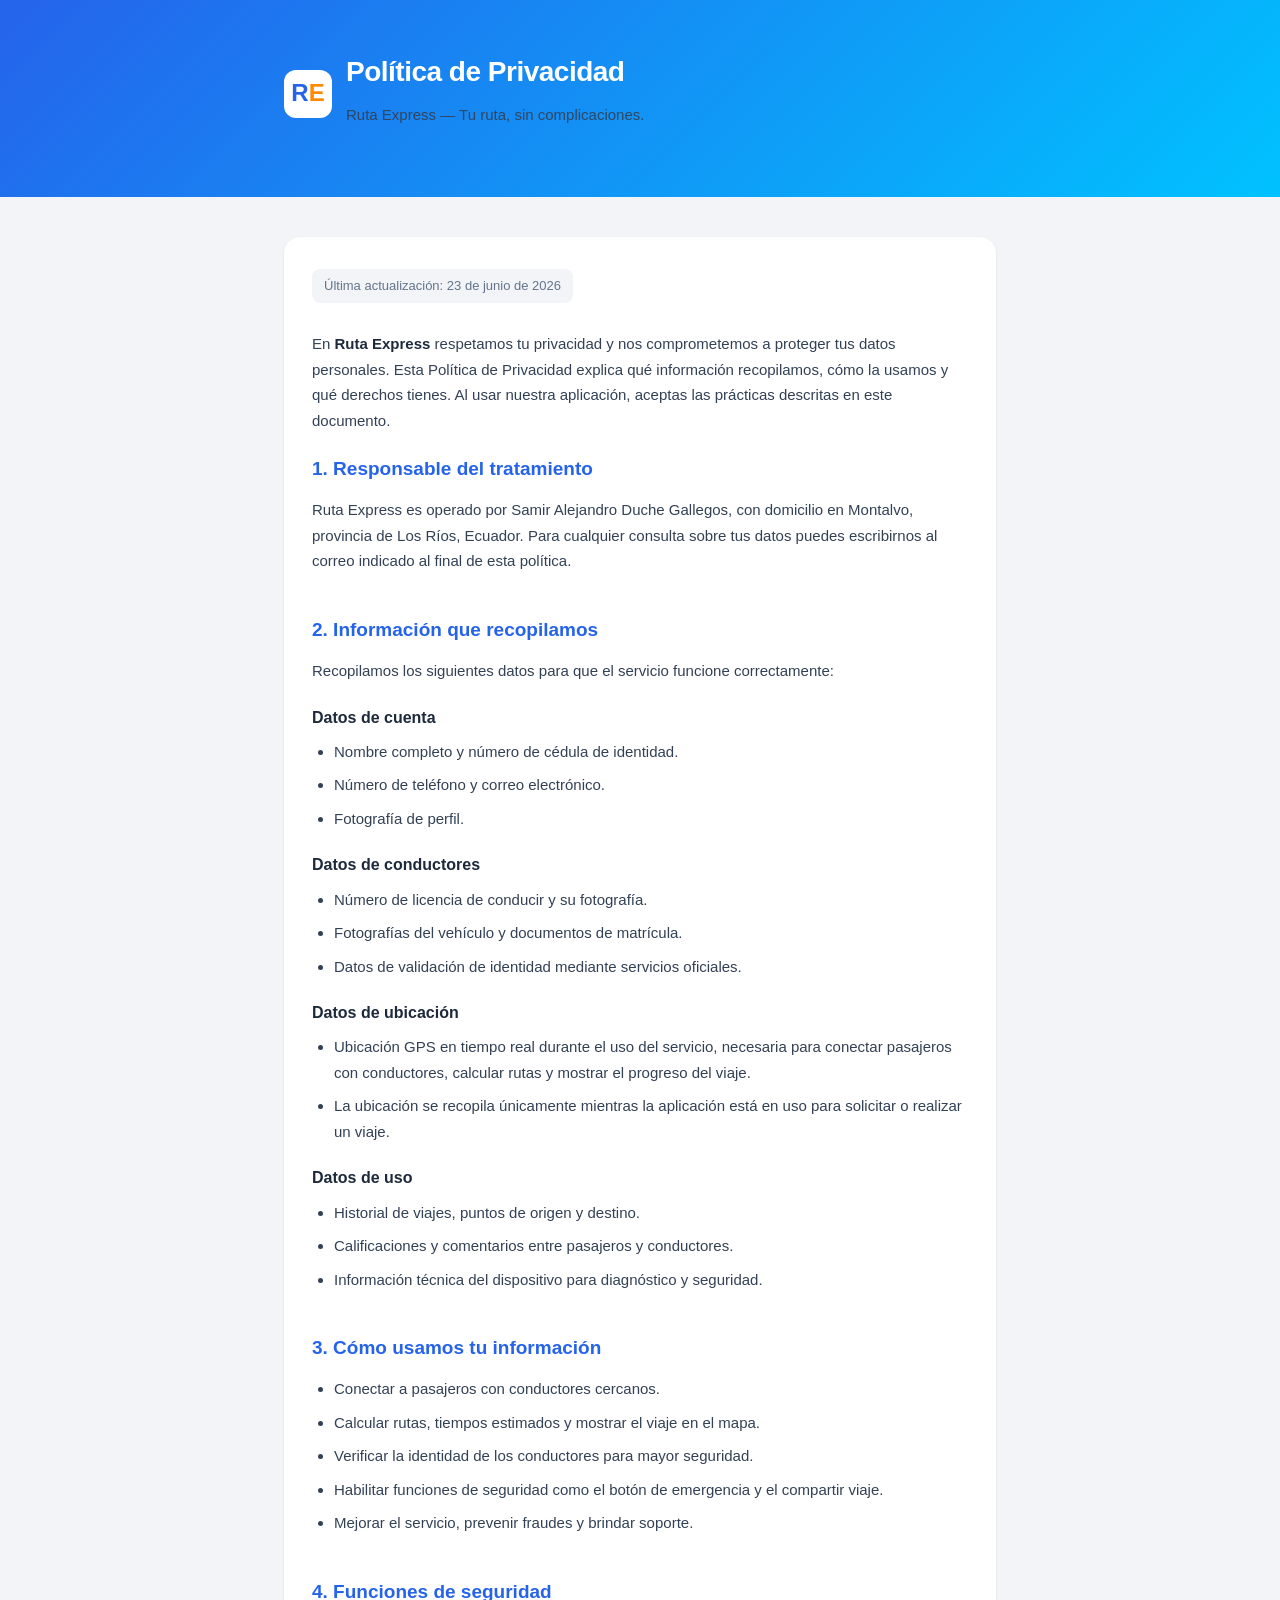
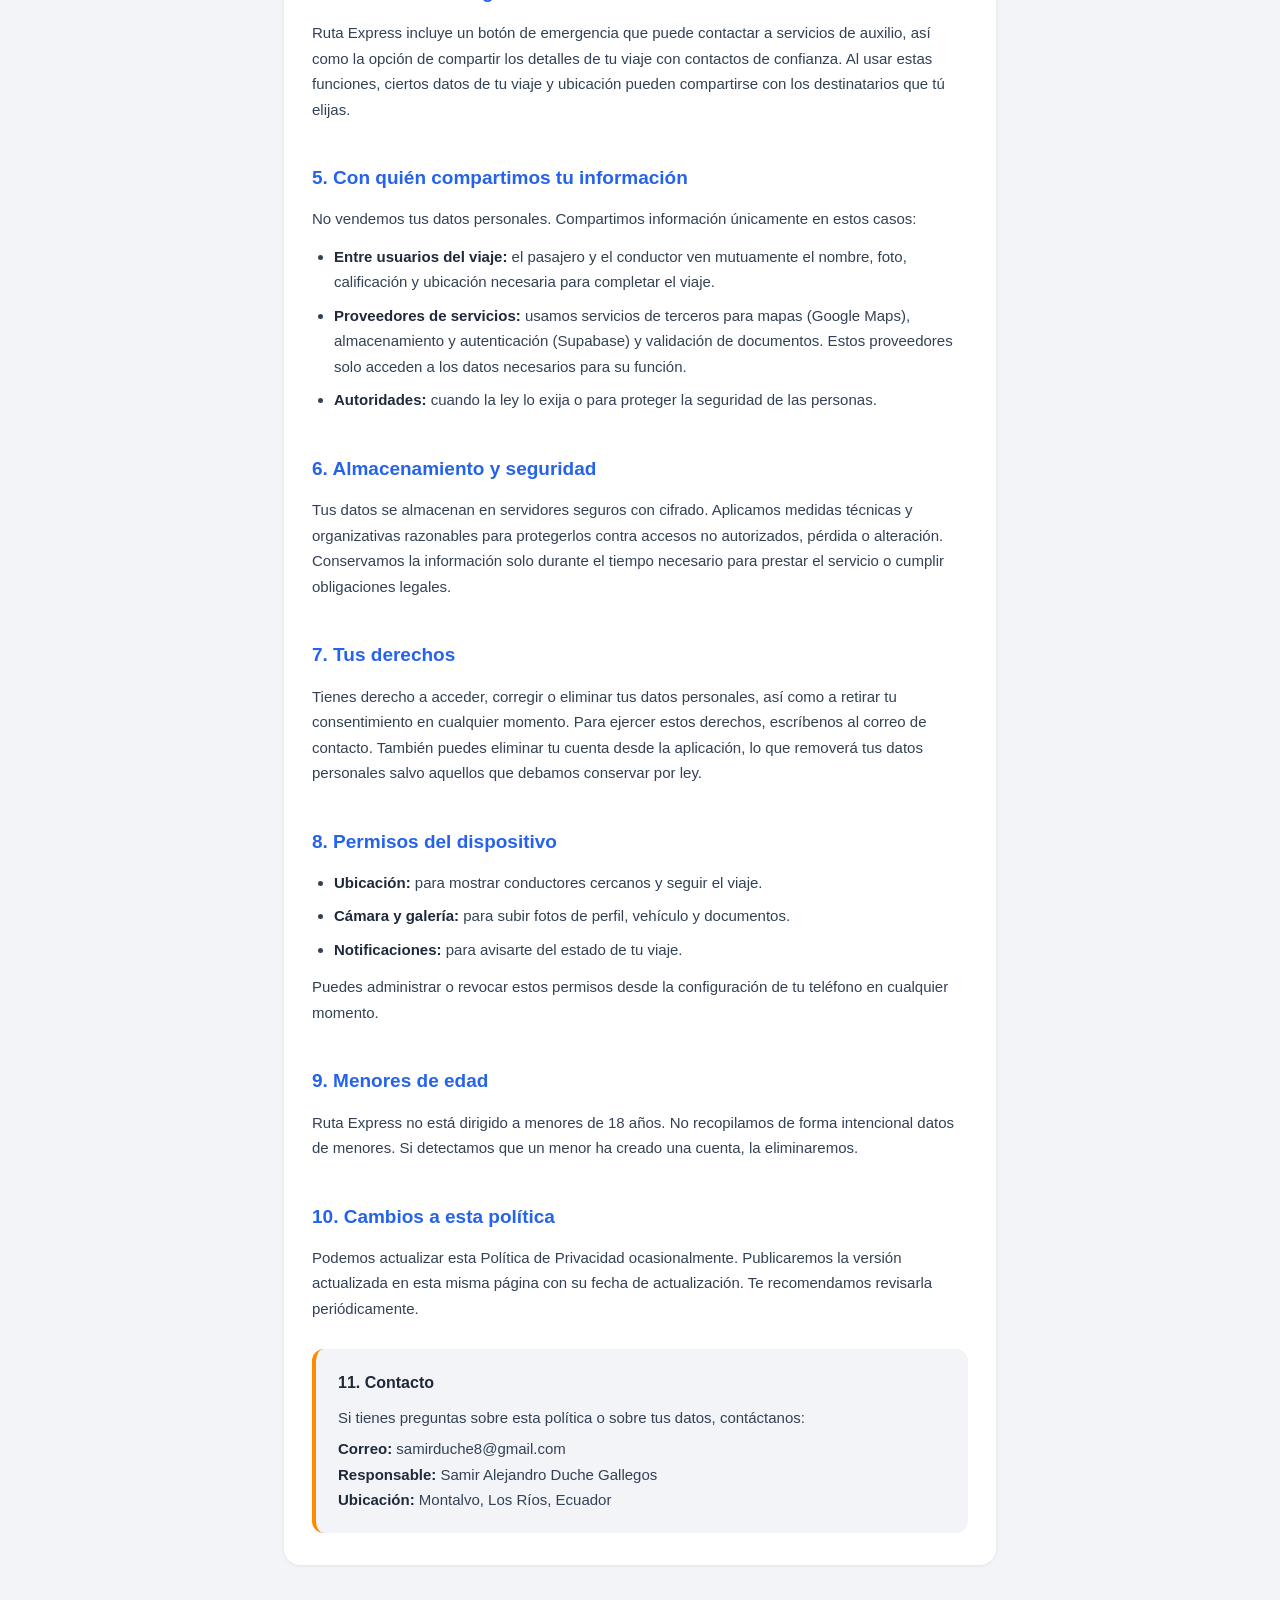
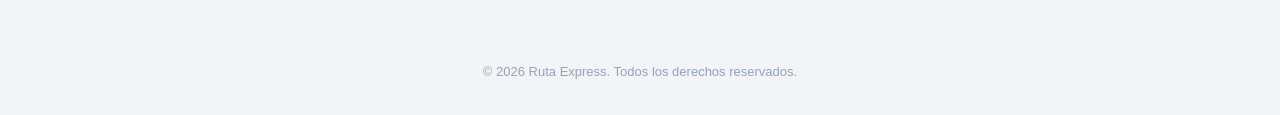
==== index.html @ fa01e5ad "Add files via upload" ====
<!DOCTYPE html>
<html lang="es">
<head>
<meta charset="UTF-8">
<meta name="viewport" content="width=device-width, initial-scale=1.0">
<title>Política de Privacidad — Ruta Express</title>
<style>
  :root{
    --azul:#2563EB; --cian:#00C2FF; --naranja:#FF8A00;
    --verde:#22C55E; --marfil:#F2F4F7; --noche:#1E293B;
  }
  *{box-sizing:border-box;margin:0;padding:0}
  body{
    font-family:-apple-system,BlinkMacSystemFont,"Segoe UI",Roboto,Helvetica,Arial,sans-serif;
    color:var(--noche); line-height:1.7; background:var(--marfil);
  }
  header{
    background:linear-gradient(135deg,var(--azul),var(--cian));
    color:#fff; padding:48px 24px 40px;
  }
  .wrap{max-width:760px; margin:0 auto; padding:0 24px}
  .brand{display:flex; align-items:center; gap:14px; margin-bottom:18px}
  .logo{
    width:48px;height:48px;border-radius:12px;background:#fff;
    display:flex;align-items:center;justify-content:center;
    font-weight:800;font-size:24px;color:var(--azul);flex-shrink:0;
  }
  .logo span{color:var(--naranja)}
  header h1{font-size:28px;font-weight:700;letter-spacing:-.5px;margin-bottom:6px}
  header p{opacity:.92;font-size:15px}
  main{background:var(--marfil); padding:40px 0 64px}
  .card{
    background:#fff;border-radius:16px;padding:32px 28px;
    box-shadow:0 1px 3px rgba(30,41,59,.08);
  }
  .updated{
    display:inline-block;font-size:13px;color:#64748b;
    background:var(--marfil);padding:6px 12px;border-radius:8px;margin-bottom:28px;
  }
  h2{
    font-size:19px;font-weight:700;color:var(--azul);
    margin:32px 0 12px;padding-top:8px;
  }
  h2:first-of-type{margin-top:0}
  h3{font-size:16px;font-weight:600;margin:20px 0 8px}
  p,li{font-size:15px;color:#334155;margin-bottom:12px}
  ul{padding-left:22px;margin-bottom:12px}
  li{margin-bottom:8px}
  strong{color:var(--noche)}
  a{color:var(--azul)}
  .contact{
    background:var(--marfil);border-radius:12px;padding:20px 22px;margin-top:28px;
    border-left:4px solid var(--naranja);
  }
  .contact h3{margin-top:0;color:var(--noche)}
  footer{
    text-align:center;padding:32px 24px;color:#94a3b8;font-size:13px;
  }
</style>
</head>
<body>
<header>
  <div class="wrap">
    <div class="brand">
      <div class="logo">R<span>E</span></div>
      <div>
        <h1>Política de Privacidad</h1>
        <p>Ruta Express — Tu ruta, sin complicaciones.</p>
      </div>
    </div>
  </div>
</header>

<main>
  <div class="wrap">
    <div class="card">
      <span class="updated">Última actualización: 23 de junio de 2026</span>

      <p>En <strong>Ruta Express</strong> respetamos tu privacidad y nos comprometemos a proteger tus datos personales. Esta Política de Privacidad explica qué información recopilamos, cómo la usamos y qué derechos tienes. Al usar nuestra aplicación, aceptas las prácticas descritas en este documento.</p>

      <h2>1. Responsable del tratamiento</h2>
      <p>Ruta Express es operado por Samir Alejandro Duche Gallegos, con domicilio en Montalvo, provincia de Los Ríos, Ecuador. Para cualquier consulta sobre tus datos puedes escribirnos al correo indicado al final de esta política.</p>

      <h2>2. Información que recopilamos</h2>
      <p>Recopilamos los siguientes datos para que el servicio funcione correctamente:</p>

      <h3>Datos de cuenta</h3>
      <ul>
        <li>Nombre completo y número de cédula de identidad.</li>
        <li>Número de teléfono y correo electrónico.</li>
        <li>Fotografía de perfil.</li>
      </ul>

      <h3>Datos de conductores</h3>
      <ul>
        <li>Número de licencia de conducir y su fotografía.</li>
        <li>Fotografías del vehículo y documentos de matrícula.</li>
        <li>Datos de validación de identidad mediante servicios oficiales.</li>
      </ul>

      <h3>Datos de ubicación</h3>
      <ul>
        <li>Ubicación GPS en tiempo real durante el uso del servicio, necesaria para conectar pasajeros con conductores, calcular rutas y mostrar el progreso del viaje.</li>
        <li>La ubicación se recopila únicamente mientras la aplicación está en uso para solicitar o realizar un viaje.</li>
      </ul>

      <h3>Datos de uso</h3>
      <ul>
        <li>Historial de viajes, puntos de origen y destino.</li>
        <li>Calificaciones y comentarios entre pasajeros y conductores.</li>
        <li>Información técnica del dispositivo para diagnóstico y seguridad.</li>
      </ul>

      <h2>3. Cómo usamos tu información</h2>
      <ul>
        <li>Conectar a pasajeros con conductores cercanos.</li>
        <li>Calcular rutas, tiempos estimados y mostrar el viaje en el mapa.</li>
        <li>Verificar la identidad de los conductores para mayor seguridad.</li>
        <li>Habilitar funciones de seguridad como el botón de emergencia y el compartir viaje.</li>
        <li>Mejorar el servicio, prevenir fraudes y brindar soporte.</li>
      </ul>

      <h2>4. Funciones de seguridad</h2>
      <p>Ruta Express incluye un botón de emergencia que puede contactar a servicios de auxilio, así como la opción de compartir los detalles de tu viaje con contactos de confianza. Al usar estas funciones, ciertos datos de tu viaje y ubicación pueden compartirse con los destinatarios que tú elijas.</p>

      <h2>5. Con quién compartimos tu información</h2>
      <p>No vendemos tus datos personales. Compartimos información únicamente en estos casos:</p>
      <ul>
        <li><strong>Entre usuarios del viaje:</strong> el pasajero y el conductor ven mutuamente el nombre, foto, calificación y ubicación necesaria para completar el viaje.</li>
        <li><strong>Proveedores de servicios:</strong> usamos servicios de terceros para mapas (Google Maps), almacenamiento y autenticación (Supabase) y validación de documentos. Estos proveedores solo acceden a los datos necesarios para su función.</li>
        <li><strong>Autoridades:</strong> cuando la ley lo exija o para proteger la seguridad de las personas.</li>
      </ul>

      <h2>6. Almacenamiento y seguridad</h2>
      <p>Tus datos se almacenan en servidores seguros con cifrado. Aplicamos medidas técnicas y organizativas razonables para protegerlos contra accesos no autorizados, pérdida o alteración. Conservamos la información solo durante el tiempo necesario para prestar el servicio o cumplir obligaciones legales.</p>

      <h2>7. Tus derechos</h2>
      <p>Tienes derecho a acceder, corregir o eliminar tus datos personales, así como a retirar tu consentimiento en cualquier momento. Para ejercer estos derechos, escríbenos al correo de contacto. También puedes eliminar tu cuenta desde la aplicación, lo que removerá tus datos personales salvo aquellos que debamos conservar por ley.</p>

      <h2>8. Permisos del dispositivo</h2>
      <ul>
        <li><strong>Ubicación:</strong> para mostrar conductores cercanos y seguir el viaje.</li>
        <li><strong>Cámara y galería:</strong> para subir fotos de perfil, vehículo y documentos.</li>
        <li><strong>Notificaciones:</strong> para avisarte del estado de tu viaje.</li>
      </ul>
      <p>Puedes administrar o revocar estos permisos desde la configuración de tu teléfono en cualquier momento.</p>

      <h2>9. Menores de edad</h2>
      <p>Ruta Express no está dirigido a menores de 18 años. No recopilamos de forma intencional datos de menores. Si detectamos que un menor ha creado una cuenta, la eliminaremos.</p>

      <h2>10. Cambios a esta política</h2>
      <p>Podemos actualizar esta Política de Privacidad ocasionalmente. Publicaremos la versión actualizada en esta misma página con su fecha de actualización. Te recomendamos revisarla periódicamente.</p>

      <div class="contact">
        <h3>11. Contacto</h3>
        <p style="margin-bottom:6px">Si tienes preguntas sobre esta política o sobre tus datos, contáctanos:</p>
        <p style="margin-bottom:0"><strong>Correo:</strong> samirduche8@gmail.com<br>
        <strong>Responsable:</strong> Samir Alejandro Duche Gallegos<br>
        <strong>Ubicación:</strong> Montalvo, Los Ríos, Ecuador</p>
      </div>

    </div>
  </div>
</main>

<footer>
  © 2026 Ruta Express. Todos los derechos reservados.
</footer>
</body>
</html>
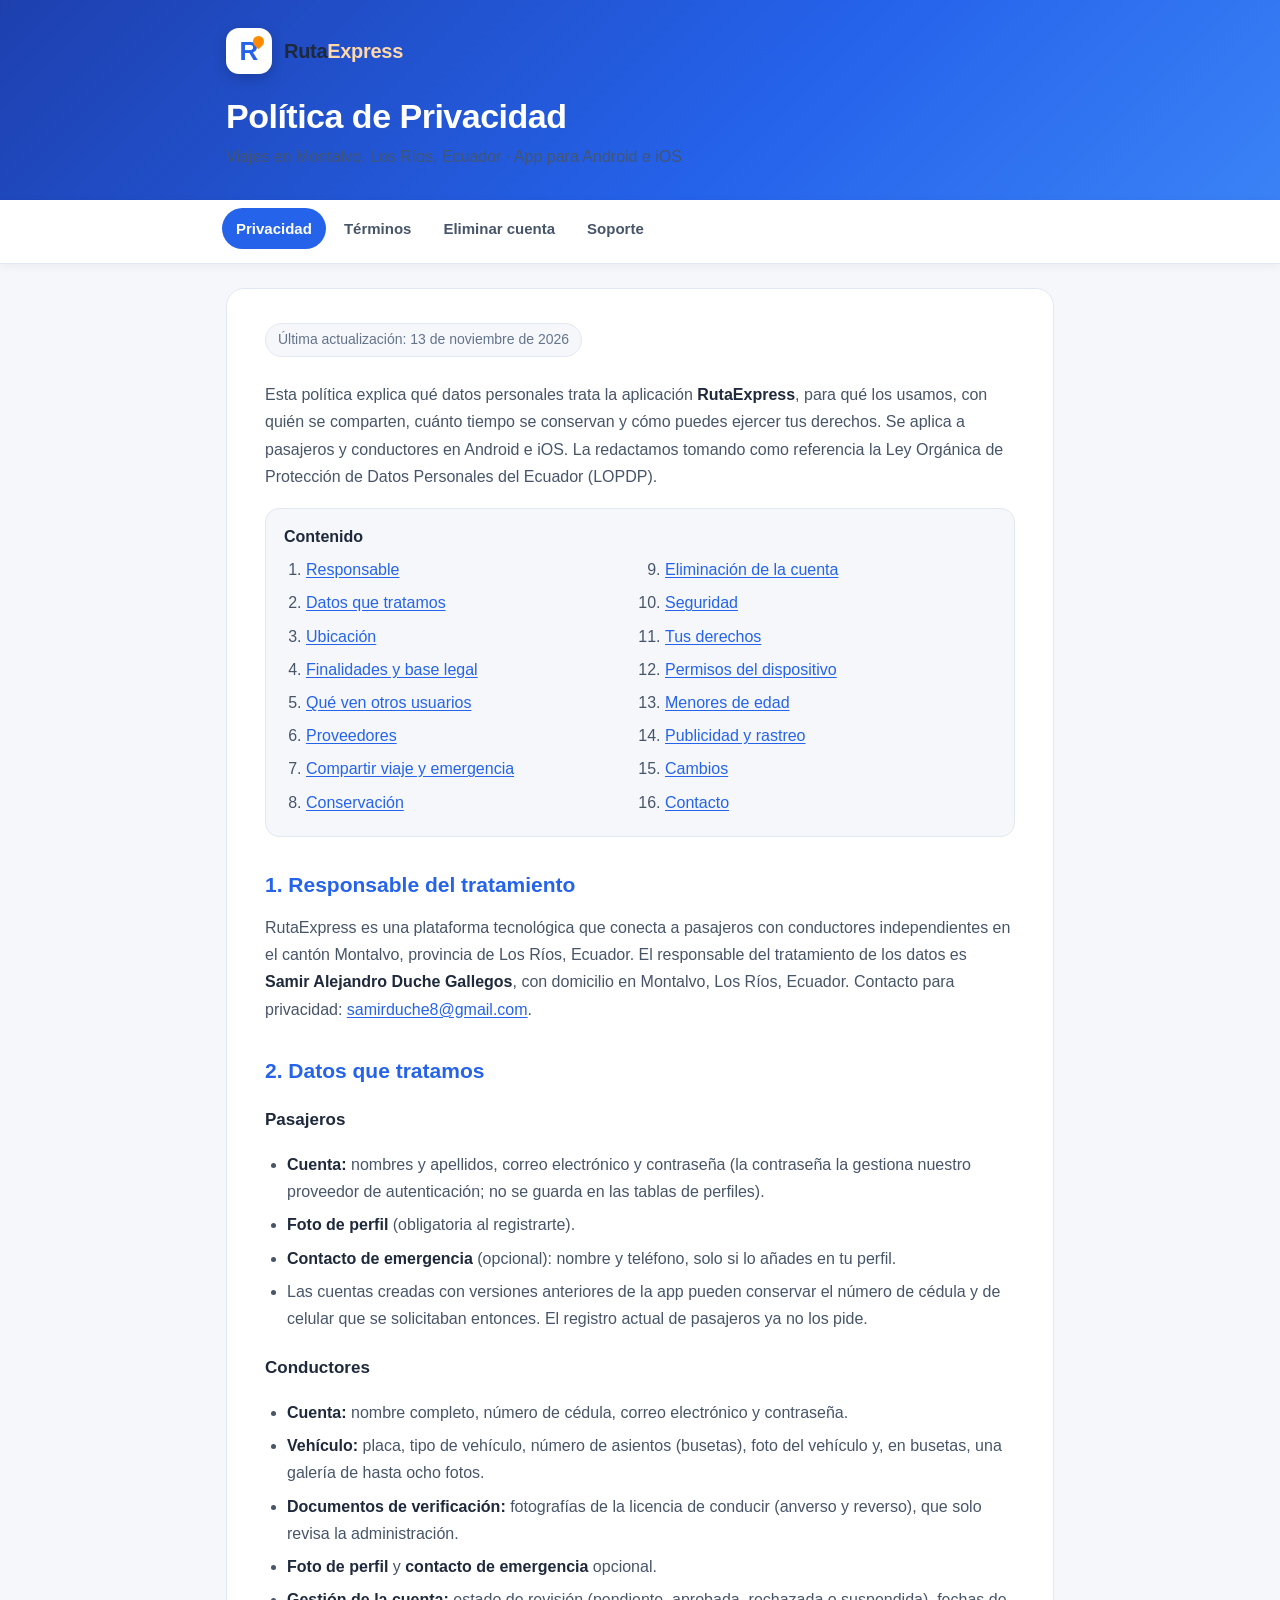
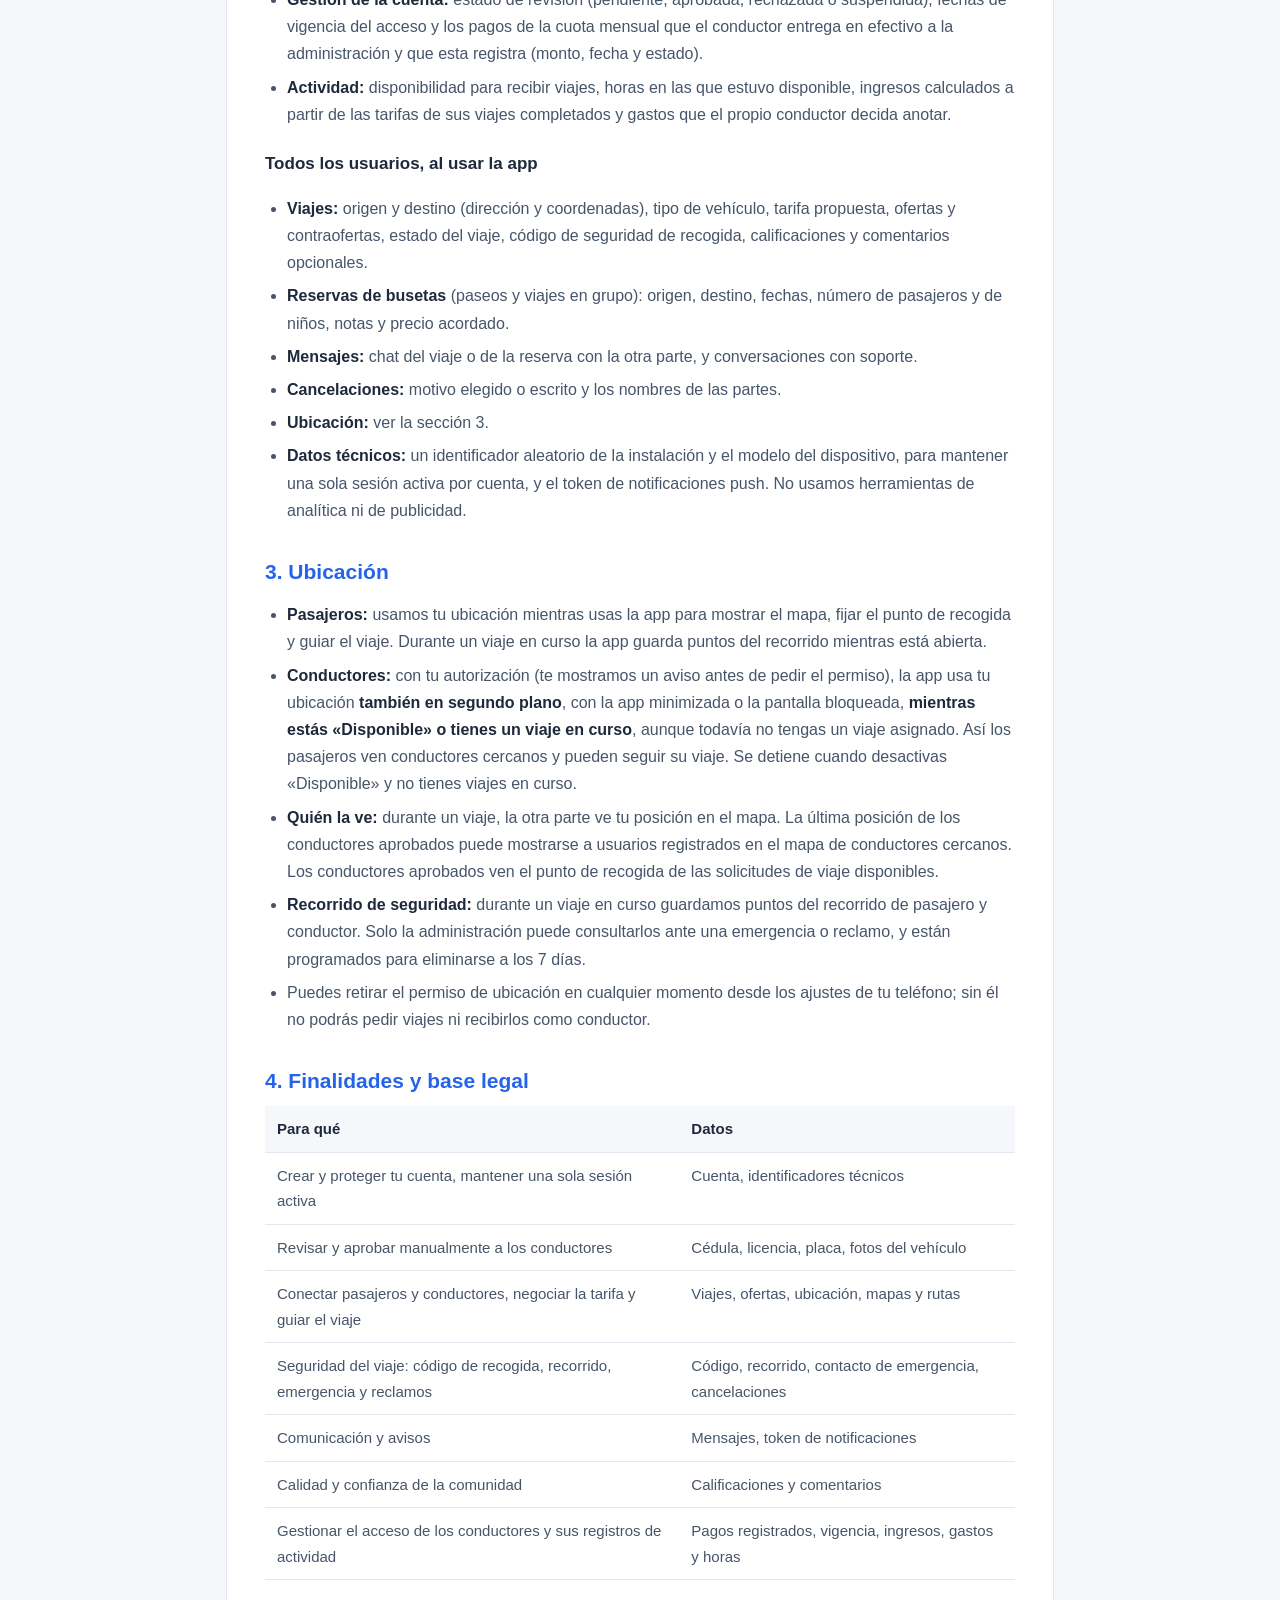
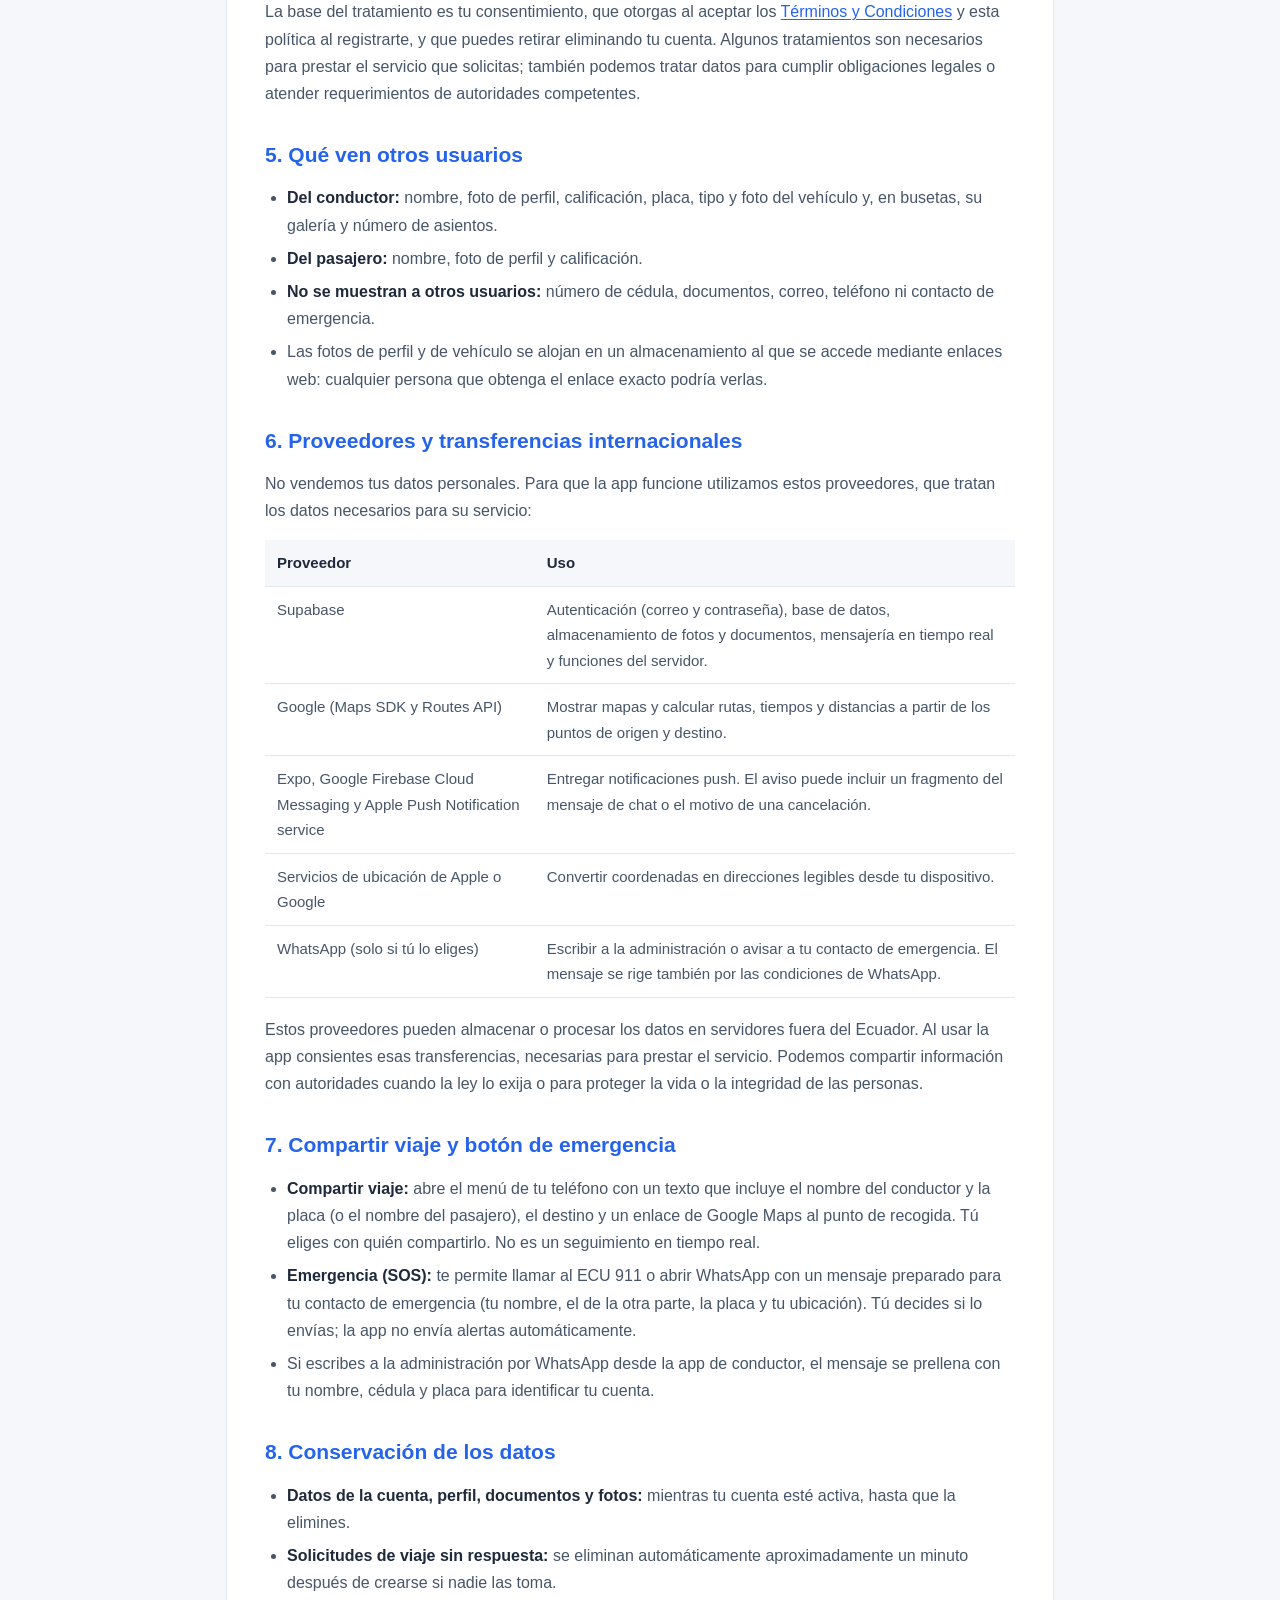
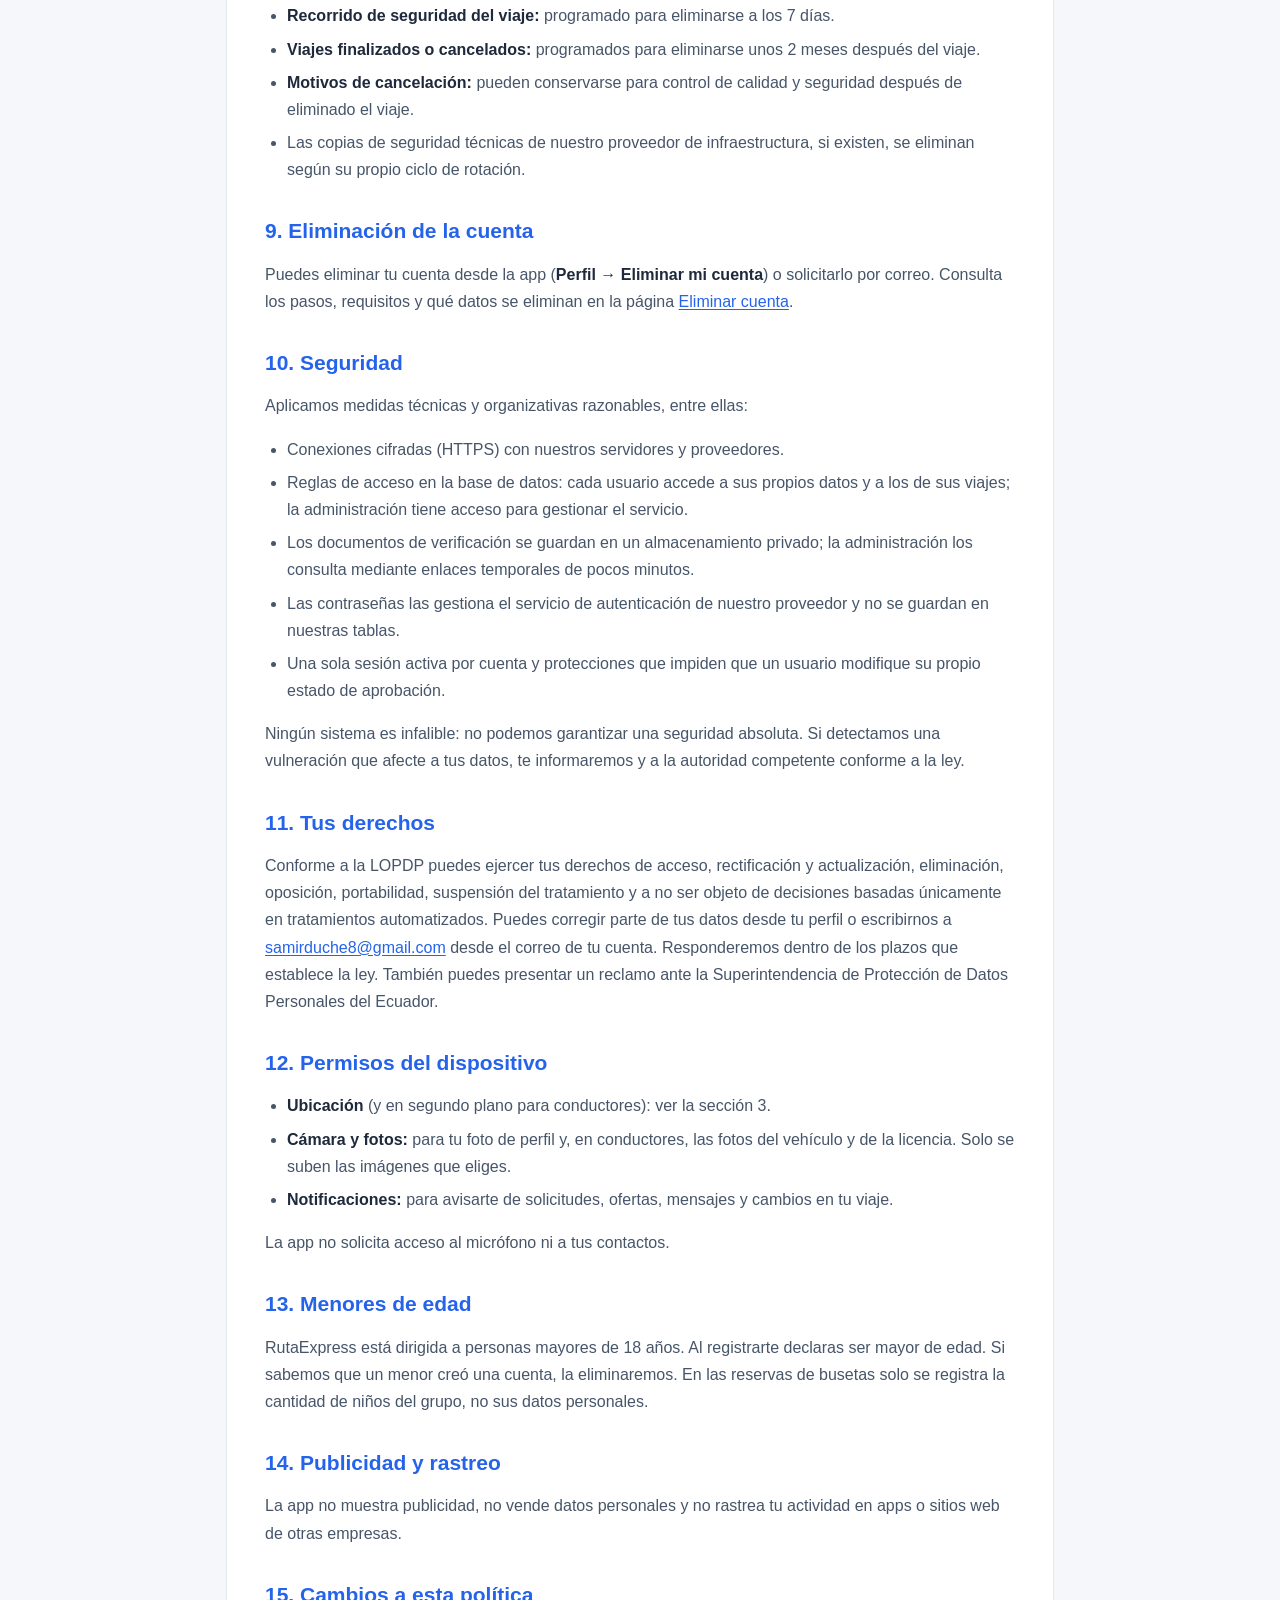
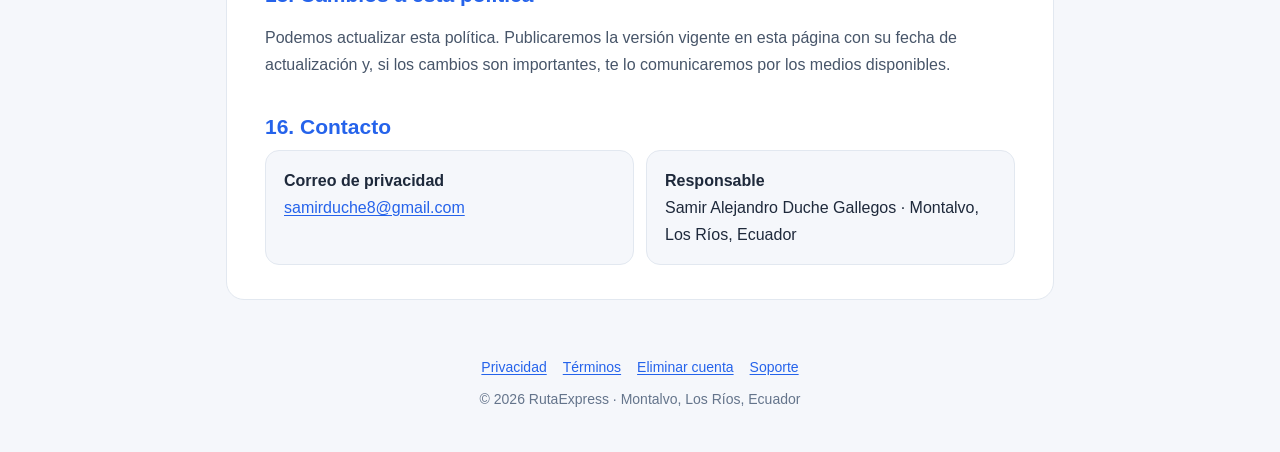
==== commit ed239c2f: "Actualiza políticas legales según la app real y añade términos, eliminación de cuenta y soporte - Po" ====
--- a/index.html
+++ b/index.html
@@ -1,170 +1,195 @@
 <!DOCTYPE html>
 <html lang="es">
 <head>
-<meta charset="UTF-8">
-<meta name="viewport" content="width=device-width, initial-scale=1.0">
-<title>Política de Privacidad — Ruta Express</title>
-<style>
-  :root{
-    --azul:#2563EB; --cian:#00C2FF; --naranja:#FF8A00;
-    --verde:#22C55E; --marfil:#F2F4F7; --noche:#1E293B;
-  }
-  *{box-sizing:border-box;margin:0;padding:0}
-  body{
-    font-family:-apple-system,BlinkMacSystemFont,"Segoe UI",Roboto,Helvetica,Arial,sans-serif;
-    color:var(--noche); line-height:1.7; background:var(--marfil);
-  }
-  header{
-    background:linear-gradient(135deg,var(--azul),var(--cian));
-    color:#fff; padding:48px 24px 40px;
-  }
-  .wrap{max-width:760px; margin:0 auto; padding:0 24px}
-  .brand{display:flex; align-items:center; gap:14px; margin-bottom:18px}
-  .logo{
-    width:48px;height:48px;border-radius:12px;background:#fff;
-    display:flex;align-items:center;justify-content:center;
-    font-weight:800;font-size:24px;color:var(--azul);flex-shrink:0;
-  }
-  .logo span{color:var(--naranja)}
-  header h1{font-size:28px;font-weight:700;letter-spacing:-.5px;margin-bottom:6px}
-  header p{opacity:.92;font-size:15px}
-  main{background:var(--marfil); padding:40px 0 64px}
-  .card{
-    background:#fff;border-radius:16px;padding:32px 28px;
-    box-shadow:0 1px 3px rgba(30,41,59,.08);
-  }
-  .updated{
-    display:inline-block;font-size:13px;color:#64748b;
-    background:var(--marfil);padding:6px 12px;border-radius:8px;margin-bottom:28px;
-  }
-  h2{
-    font-size:19px;font-weight:700;color:var(--azul);
-    margin:32px 0 12px;padding-top:8px;
-  }
-  h2:first-of-type{margin-top:0}
-  h3{font-size:16px;font-weight:600;margin:20px 0 8px}
-  p,li{font-size:15px;color:#334155;margin-bottom:12px}
-  ul{padding-left:22px;margin-bottom:12px}
-  li{margin-bottom:8px}
-  strong{color:var(--noche)}
-  a{color:var(--azul)}
-  .contact{
-    background:var(--marfil);border-radius:12px;padding:20px 22px;margin-top:28px;
-    border-left:4px solid var(--naranja);
-  }
-  .contact h3{margin-top:0;color:var(--noche)}
-  footer{
-    text-align:center;padding:32px 24px;color:#94a3b8;font-size:13px;
-  }
-</style>
+<meta charset="utf-8">
+<meta name="viewport" content="width=device-width, initial-scale=1">
+<title>Política de Privacidad · RutaExpress</title>
+<meta name="description" content="Qué datos trata RutaExpress, para qué, con quién se comparten, cuánto tiempo se conservan y cómo ejercer tus derechos.">
+<meta name="theme-color" content="#2563EB">
+<link rel="stylesheet" href="estilos.css">
 </head>
 <body>
-<header>
-  <div class="wrap">
-    <div class="brand">
-      <div class="logo">R<span>E</span></div>
-      <div>
-        <h1>Política de Privacidad</h1>
-        <p>Ruta Express — Tu ruta, sin complicaciones.</p>
-      </div>
-    </div>
+<header class="cabecera">
+  <div class="envoltura">
+    <a class="marca" href="index.html"><span class="logo" aria-hidden="true"><b>R</b><i></i></span><strong>Ruta<span>Express</span></strong></a>
+    <h1>Política de Privacidad</h1>
+    <p>Viajes en Montalvo, Los Ríos, Ecuador · App para Android e iOS</p>
   </div>
 </header>
+<nav class="nav" aria-label="Documentos legales">
+  <ul>
+    <li><a href="index.html" aria-current="page">Privacidad</a></li>
+    <li><a href="terminos.html">Términos</a></li>
+    <li><a href="eliminar-cuenta.html">Eliminar cuenta</a></li>
+    <li><a href="soporte.html">Soporte</a></li>
+  </ul>
+</nav>
 
-<main>
-  <div class="wrap">
-    <div class="card">
-      <span class="updated">Última actualización: 23 de junio de 2026</span>
+<main class="envoltura">
+<article class="tarjeta">
+  <span class="fecha">Última actualización: 13 de noviembre de 2026</span>
+  <p>Esta política explica qué datos personales trata la aplicación <strong>RutaExpress</strong>, para qué los usamos, con quién se comparten, cuánto tiempo se conservan y cómo puedes ejercer tus derechos. Se aplica a pasajeros y conductores en Android e iOS. La redactamos tomando como referencia la Ley Orgánica de Protección de Datos Personales del Ecuador (LOPDP).</p>
 
-      <p>En <strong>Ruta Express</strong> respetamos tu privacidad y nos comprometemos a proteger tus datos personales. Esta Política de Privacidad explica qué información recopilamos, cómo la usamos y qué derechos tienes. Al usar nuestra aplicación, aceptas las prácticas descritas en este documento.</p>
+  <div class="indice">
+    <p>Contenido</p>
+    <ol>
+      <li><a href="#responsable">Responsable</a></li>
+      <li><a href="#datos">Datos que tratamos</a></li>
+      <li><a href="#ubicacion">Ubicación</a></li>
+      <li><a href="#finalidades">Finalidades y base legal</a></li>
+      <li><a href="#usuarios">Qué ven otros usuarios</a></li>
+      <li><a href="#proveedores">Proveedores</a></li>
+      <li><a href="#seguridad-viaje">Compartir viaje y emergencia</a></li>
+      <li><a href="#conservacion">Conservación</a></li>
+      <li><a href="#eliminacion">Eliminación de la cuenta</a></li>
+      <li><a href="#seguridad">Seguridad</a></li>
+      <li><a href="#derechos">Tus derechos</a></li>
+      <li><a href="#permisos">Permisos del dispositivo</a></li>
+      <li><a href="#menores">Menores de edad</a></li>
+      <li><a href="#publicidad">Publicidad y rastreo</a></li>
+      <li><a href="#cambios">Cambios</a></li>
+      <li><a href="#contacto">Contacto</a></li>
+    </ol>
+  </div>
 
-      <h2>1. Responsable del tratamiento</h2>
-      <p>Ruta Express es operado por Samir Alejandro Duche Gallegos, con domicilio en Montalvo, provincia de Los Ríos, Ecuador. Para cualquier consulta sobre tus datos puedes escribirnos al correo indicado al final de esta política.</p>
+  <h2 id="responsable">1. Responsable del tratamiento</h2>
+  <p>RutaExpress es una plataforma tecnológica que conecta a pasajeros con conductores independientes en el cantón Montalvo, provincia de Los Ríos, Ecuador. El responsable del tratamiento de los datos es <strong>Samir Alejandro Duche Gallegos</strong>, con domicilio en Montalvo, Los Ríos, Ecuador. Contacto para privacidad: <a href="mailto:samirduche8@gmail.com">samirduche8@gmail.com</a>.</p>
 
-      <h2>2. Información que recopilamos</h2>
-      <p>Recopilamos los siguientes datos para que el servicio funcione correctamente:</p>
+  <h2 id="datos">2. Datos que tratamos</h2>
+  <h3>Pasajeros</h3>
+  <ul>
+    <li><strong>Cuenta:</strong> nombres y apellidos, correo electrónico y contraseña (la contraseña la gestiona nuestro proveedor de autenticación; no se guarda en las tablas de perfiles).</li>
+    <li><strong>Foto de perfil</strong> (obligatoria al registrarte).</li>
+    <li><strong>Contacto de emergencia</strong> (opcional): nombre y teléfono, solo si lo añades en tu perfil.</li>
+    <li>Las cuentas creadas con versiones anteriores de la app pueden conservar el número de cédula y de celular que se solicitaban entonces. El registro actual de pasajeros ya no los pide.</li>
+  </ul>
+  <h3>Conductores</h3>
+  <ul>
+    <li><strong>Cuenta:</strong> nombre completo, número de cédula, correo electrónico y contraseña.</li>
+    <li><strong>Vehículo:</strong> placa, tipo de vehículo, número de asientos (busetas), foto del vehículo y, en busetas, una galería de hasta ocho fotos.</li>
+    <li><strong>Documentos de verificación:</strong> fotografías de la licencia de conducir (anverso y reverso), que solo revisa la administración.</li>
+    <li><strong>Foto de perfil</strong> y <strong>contacto de emergencia</strong> opcional.</li>
+    <li><strong>Gestión de la cuenta:</strong> estado de revisión (pendiente, aprobada, rechazada o suspendida), fechas de vigencia del acceso y los pagos de la cuota mensual que el conductor entrega en efectivo a la administración y que esta registra (monto, fecha y estado).</li>
+    <li><strong>Actividad:</strong> disponibilidad para recibir viajes, horas en las que estuvo disponible, ingresos calculados a partir de las tarifas de sus viajes completados y gastos que el propio conductor decida anotar.</li>
+  </ul>
+  <h3>Todos los usuarios, al usar la app</h3>
+  <ul>
+    <li><strong>Viajes:</strong> origen y destino (dirección y coordenadas), tipo de vehículo, tarifa propuesta, ofertas y contraofertas, estado del viaje, código de seguridad de recogida, calificaciones y comentarios opcionales.</li>
+    <li><strong>Reservas de busetas</strong> (paseos y viajes en grupo): origen, destino, fechas, número de pasajeros y de niños, notas y precio acordado.</li>
+    <li><strong>Mensajes:</strong> chat del viaje o de la reserva con la otra parte, y conversaciones con soporte.</li>
+    <li><strong>Cancelaciones:</strong> motivo elegido o escrito y los nombres de las partes.</li>
+    <li><strong>Ubicación:</strong> ver la sección 3.</li>
+    <li><strong>Datos técnicos:</strong> un identificador aleatorio de la instalación y el modelo del dispositivo, para mantener una sola sesión activa por cuenta, y el token de notificaciones push. No usamos herramientas de analítica ni de publicidad.</li>
+  </ul>
 
-      <h3>Datos de cuenta</h3>
-      <ul>
-        <li>Nombre completo y número de cédula de identidad.</li>
-        <li>Número de teléfono y correo electrónico.</li>
-        <li>Fotografía de perfil.</li>
-      </ul>
+  <h2 id="ubicacion">3. Ubicación</h2>
+  <ul>
+    <li><strong>Pasajeros:</strong> usamos tu ubicación mientras usas la app para mostrar el mapa, fijar el punto de recogida y guiar el viaje. Durante un viaje en curso la app guarda puntos del recorrido mientras está abierta.</li>
+    <li><strong>Conductores:</strong> con tu autorización (te mostramos un aviso antes de pedir el permiso), la app usa tu ubicación <strong>también en segundo plano</strong>, con la app minimizada o la pantalla bloqueada, <strong>mientras estás «Disponible» o tienes un viaje en curso</strong>, aunque todavía no tengas un viaje asignado. Así los pasajeros ven conductores cercanos y pueden seguir su viaje. Se detiene cuando desactivas «Disponible» y no tienes viajes en curso.</li>
+    <li><strong>Quién la ve:</strong> durante un viaje, la otra parte ve tu posición en el mapa. La última posición de los conductores aprobados puede mostrarse a usuarios registrados en el mapa de conductores cercanos. Los conductores aprobados ven el punto de recogida de las solicitudes de viaje disponibles.</li>
+    <li><strong>Recorrido de seguridad:</strong> durante un viaje en curso guardamos puntos del recorrido de pasajero y conductor. Solo la administración puede consultarlos ante una emergencia o reclamo, y están programados para eliminarse a los 7 días.</li>
+    <li>Puedes retirar el permiso de ubicación en cualquier momento desde los ajustes de tu teléfono; sin él no podrás pedir viajes ni recibirlos como conductor.</li>
+  </ul>
 
-      <h3>Datos de conductores</h3>
-      <ul>
-        <li>Número de licencia de conducir y su fotografía.</li>
-        <li>Fotografías del vehículo y documentos de matrícula.</li>
-        <li>Datos de validación de identidad mediante servicios oficiales.</li>
-      </ul>
+  <h2 id="finalidades">4. Finalidades y base legal</h2>
+  <table class="tabla">
+    <thead><tr><th>Para qué</th><th>Datos</th></tr></thead>
+    <tbody>
+      <tr><td data-t="Para qué">Crear y proteger tu cuenta, mantener una sola sesión activa</td><td data-t="Datos">Cuenta, identificadores técnicos</td></tr>
+      <tr><td data-t="Para qué">Revisar y aprobar manualmente a los conductores</td><td data-t="Datos">Cédula, licencia, placa, fotos del vehículo</td></tr>
+      <tr><td data-t="Para qué">Conectar pasajeros y conductores, negociar la tarifa y guiar el viaje</td><td data-t="Datos">Viajes, ofertas, ubicación, mapas y rutas</td></tr>
+      <tr><td data-t="Para qué">Seguridad del viaje: código de recogida, recorrido, emergencia y reclamos</td><td data-t="Datos">Código, recorrido, contacto de emergencia, cancelaciones</td></tr>
+      <tr><td data-t="Para qué">Comunicación y avisos</td><td data-t="Datos">Mensajes, token de notificaciones</td></tr>
+      <tr><td data-t="Para qué">Calidad y confianza de la comunidad</td><td data-t="Datos">Calificaciones y comentarios</td></tr>
+      <tr><td data-t="Para qué">Gestionar el acceso de los conductores y sus registros de actividad</td><td data-t="Datos">Pagos registrados, vigencia, ingresos, gastos y horas</td></tr>
+    </tbody>
+  </table>
+  <p>La base del tratamiento es tu consentimiento, que otorgas al aceptar los <a href="terminos.html">Términos y Condiciones</a> y esta política al registrarte, y que puedes retirar eliminando tu cuenta. Algunos tratamientos son necesarios para prestar el servicio que solicitas; también podemos tratar datos para cumplir obligaciones legales o atender requerimientos de autoridades competentes.</p>
 
-      <h3>Datos de ubicación</h3>
-      <ul>
-        <li>Ubicación GPS en tiempo real durante el uso del servicio, necesaria para conectar pasajeros con conductores, calcular rutas y mostrar el progreso del viaje.</li>
-        <li>La ubicación se recopila únicamente mientras la aplicación está en uso para solicitar o realizar un viaje.</li>
-      </ul>
+  <h2 id="usuarios">5. Qué ven otros usuarios</h2>
+  <ul>
+    <li><strong>Del conductor:</strong> nombre, foto de perfil, calificación, placa, tipo y foto del vehículo y, en busetas, su galería y número de asientos.</li>
+    <li><strong>Del pasajero:</strong> nombre, foto de perfil y calificación.</li>
+    <li><strong>No se muestran a otros usuarios:</strong> número de cédula, documentos, correo, teléfono ni contacto de emergencia.</li>
+    <li>Las fotos de perfil y de vehículo se alojan en un almacenamiento al que se accede mediante enlaces web: cualquier persona que obtenga el enlace exacto podría verlas.</li>
+  </ul>
 
-      <h3>Datos de uso</h3>
-      <ul>
-        <li>Historial de viajes, puntos de origen y destino.</li>
-        <li>Calificaciones y comentarios entre pasajeros y conductores.</li>
-        <li>Información técnica del dispositivo para diagnóstico y seguridad.</li>
-      </ul>
+  <h2 id="proveedores">6. Proveedores y transferencias internacionales</h2>
+  <p>No vendemos tus datos personales. Para que la app funcione utilizamos estos proveedores, que tratan los datos necesarios para su servicio:</p>
+  <table class="tabla">
+    <thead><tr><th>Proveedor</th><th>Uso</th></tr></thead>
+    <tbody>
+      <tr><td data-t="Proveedor">Supabase</td><td data-t="Uso">Autenticación (correo y contraseña), base de datos, almacenamiento de fotos y documentos, mensajería en tiempo real y funciones del servidor.</td></tr>
+      <tr><td data-t="Proveedor">Google (Maps SDK y Routes API)</td><td data-t="Uso">Mostrar mapas y calcular rutas, tiempos y distancias a partir de los puntos de origen y destino.</td></tr>
+      <tr><td data-t="Proveedor">Expo, Google Firebase Cloud Messaging y Apple Push Notification service</td><td data-t="Uso">Entregar notificaciones push. El aviso puede incluir un fragmento del mensaje de chat o el motivo de una cancelación.</td></tr>
+      <tr><td data-t="Proveedor">Servicios de ubicación de Apple o Google</td><td data-t="Uso">Convertir coordenadas en direcciones legibles desde tu dispositivo.</td></tr>
+      <tr><td data-t="Proveedor">WhatsApp (solo si tú lo eliges)</td><td data-t="Uso">Escribir a la administración o avisar a tu contacto de emergencia. El mensaje se rige también por las condiciones de WhatsApp.</td></tr>
+    </tbody>
+  </table>
+  <p>Estos proveedores pueden almacenar o procesar los datos en servidores fuera del Ecuador. Al usar la app consientes esas transferencias, necesarias para prestar el servicio. Podemos compartir información con autoridades cuando la ley lo exija o para proteger la vida o la integridad de las personas.</p>
 
-      <h2>3. Cómo usamos tu información</h2>
-      <ul>
-        <li>Conectar a pasajeros con conductores cercanos.</li>
-        <li>Calcular rutas, tiempos estimados y mostrar el viaje en el mapa.</li>
-        <li>Verificar la identidad de los conductores para mayor seguridad.</li>
-        <li>Habilitar funciones de seguridad como el botón de emergencia y el compartir viaje.</li>
-        <li>Mejorar el servicio, prevenir fraudes y brindar soporte.</li>
-      </ul>
+  <h2 id="seguridad-viaje">7. Compartir viaje y botón de emergencia</h2>
+  <ul>
+    <li><strong>Compartir viaje:</strong> abre el menú de tu teléfono con un texto que incluye el nombre del conductor y la placa (o el nombre del pasajero), el destino y un enlace de Google Maps al punto de recogida. Tú eliges con quién compartirlo. No es un seguimiento en tiempo real.</li>
+    <li><strong>Emergencia (SOS):</strong> te permite llamar al ECU 911 o abrir WhatsApp con un mensaje preparado para tu contacto de emergencia (tu nombre, el de la otra parte, la placa y tu ubicación). Tú decides si lo envías; la app no envía alertas automáticamente.</li>
+    <li>Si escribes a la administración por WhatsApp desde la app de conductor, el mensaje se prellena con tu nombre, cédula y placa para identificar tu cuenta.</li>
+  </ul>
 
-      <h2>4. Funciones de seguridad</h2>
-      <p>Ruta Express incluye un botón de emergencia que puede contactar a servicios de auxilio, así como la opción de compartir los detalles de tu viaje con contactos de confianza. Al usar estas funciones, ciertos datos de tu viaje y ubicación pueden compartirse con los destinatarios que tú elijas.</p>
+  <h2 id="conservacion">8. Conservación de los datos</h2>
+  <ul>
+    <li><strong>Datos de la cuenta, perfil, documentos y fotos:</strong> mientras tu cuenta esté activa, hasta que la elimines.</li>
+    <li><strong>Solicitudes de viaje sin respuesta:</strong> se eliminan automáticamente aproximadamente un minuto después de crearse si nadie las toma.</li>
+    <li><strong>Recorrido de seguridad del viaje:</strong> programado para eliminarse a los 7 días.</li>
+    <li><strong>Viajes finalizados o cancelados:</strong> programados para eliminarse unos 2 meses después del viaje.</li>
+    <li><strong>Motivos de cancelación:</strong> pueden conservarse para control de calidad y seguridad después de eliminado el viaje.</li>
+    <li>Las copias de seguridad técnicas de nuestro proveedor de infraestructura, si existen, se eliminan según su propio ciclo de rotación.</li>
+  </ul>
 
-      <h2>5. Con quién compartimos tu información</h2>
-      <p>No vendemos tus datos personales. Compartimos información únicamente en estos casos:</p>
-      <ul>
-        <li><strong>Entre usuarios del viaje:</strong> el pasajero y el conductor ven mutuamente el nombre, foto, calificación y ubicación necesaria para completar el viaje.</li>
-        <li><strong>Proveedores de servicios:</strong> usamos servicios de terceros para mapas (Google Maps), almacenamiento y autenticación (Supabase) y validación de documentos. Estos proveedores solo acceden a los datos necesarios para su función.</li>
-        <li><strong>Autoridades:</strong> cuando la ley lo exija o para proteger la seguridad de las personas.</li>
-      </ul>
+  <h2 id="eliminacion">9. Eliminación de la cuenta</h2>
+  <p>Puedes eliminar tu cuenta desde la app (<strong>Perfil → Eliminar mi cuenta</strong>) o solicitarlo por correo. Consulta los pasos, requisitos y qué datos se eliminan en la página <a href="eliminar-cuenta.html">Eliminar cuenta</a>.</p>
 
-      <h2>6. Almacenamiento y seguridad</h2>
-      <p>Tus datos se almacenan en servidores seguros con cifrado. Aplicamos medidas técnicas y organizativas razonables para protegerlos contra accesos no autorizados, pérdida o alteración. Conservamos la información solo durante el tiempo necesario para prestar el servicio o cumplir obligaciones legales.</p>
+  <h2 id="seguridad">10. Seguridad</h2>
+  <p>Aplicamos medidas técnicas y organizativas razonables, entre ellas:</p>
+  <ul>
+    <li>Conexiones cifradas (HTTPS) con nuestros servidores y proveedores.</li>
+    <li>Reglas de acceso en la base de datos: cada usuario accede a sus propios datos y a los de sus viajes; la administración tiene acceso para gestionar el servicio.</li>
+    <li>Los documentos de verificación se guardan en un almacenamiento privado; la administración los consulta mediante enlaces temporales de pocos minutos.</li>
+    <li>Las contraseñas las gestiona el servicio de autenticación de nuestro proveedor y no se guardan en nuestras tablas.</li>
+    <li>Una sola sesión activa por cuenta y protecciones que impiden que un usuario modifique su propio estado de aprobación.</li>
+  </ul>
+  <p>Ningún sistema es infalible: no podemos garantizar una seguridad absoluta. Si detectamos una vulneración que afecte a tus datos, te informaremos y a la autoridad competente conforme a la ley.</p>
 
-      <h2>7. Tus derechos</h2>
-      <p>Tienes derecho a acceder, corregir o eliminar tus datos personales, así como a retirar tu consentimiento en cualquier momento. Para ejercer estos derechos, escríbenos al correo de contacto. También puedes eliminar tu cuenta desde la aplicación, lo que removerá tus datos personales salvo aquellos que debamos conservar por ley.</p>
+  <h2 id="derechos">11. Tus derechos</h2>
+  <p>Conforme a la LOPDP puedes ejercer tus derechos de acceso, rectificación y actualización, eliminación, oposición, portabilidad, suspensión del tratamiento y a no ser objeto de decisiones basadas únicamente en tratamientos automatizados. Puedes corregir parte de tus datos desde tu perfil o escribirnos a <a href="mailto:samirduche8@gmail.com">samirduche8@gmail.com</a> desde el correo de tu cuenta. Responderemos dentro de los plazos que establece la ley. También puedes presentar un reclamo ante la Superintendencia de Protección de Datos Personales del Ecuador.</p>
 
-      <h2>8. Permisos del dispositivo</h2>
-      <ul>
-        <li><strong>Ubicación:</strong> para mostrar conductores cercanos y seguir el viaje.</li>
-        <li><strong>Cámara y galería:</strong> para subir fotos de perfil, vehículo y documentos.</li>
-        <li><strong>Notificaciones:</strong> para avisarte del estado de tu viaje.</li>
-      </ul>
-      <p>Puedes administrar o revocar estos permisos desde la configuración de tu teléfono en cualquier momento.</p>
+  <h2 id="permisos">12. Permisos del dispositivo</h2>
+  <ul>
+    <li><strong>Ubicación</strong> (y en segundo plano para conductores): ver la sección 3.</li>
+    <li><strong>Cámara y fotos:</strong> para tu foto de perfil y, en conductores, las fotos del vehículo y de la licencia. Solo se suben las imágenes que eliges.</li>
+    <li><strong>Notificaciones:</strong> para avisarte de solicitudes, ofertas, mensajes y cambios en tu viaje.</li>
+  </ul>
+  <p>La app no solicita acceso al micrófono ni a tus contactos.</p>
 
-      <h2>9. Menores de edad</h2>
-      <p>Ruta Express no está dirigido a menores de 18 años. No recopilamos de forma intencional datos de menores. Si detectamos que un menor ha creado una cuenta, la eliminaremos.</p>
+  <h2 id="menores">13. Menores de edad</h2>
+  <p>RutaExpress está dirigida a personas mayores de 18 años. Al registrarte declaras ser mayor de edad. Si sabemos que un menor creó una cuenta, la eliminaremos. En las reservas de busetas solo se registra la cantidad de niños del grupo, no sus datos personales.</p>
 
-      <h2>10. Cambios a esta política</h2>
-      <p>Podemos actualizar esta Política de Privacidad ocasionalmente. Publicaremos la versión actualizada en esta misma página con su fecha de actualización. Te recomendamos revisarla periódicamente.</p>
+  <h2 id="publicidad">14. Publicidad y rastreo</h2>
+  <p>La app no muestra publicidad, no vende datos personales y no rastrea tu actividad en apps o sitios web de otras empresas.</p>
 
-      <div class="contact">
-        <h3>11. Contacto</h3>
-        <p style="margin-bottom:6px">Si tienes preguntas sobre esta política o sobre tus datos, contáctanos:</p>
-        <p style="margin-bottom:0"><strong>Correo:</strong> samirduche8@gmail.com<br>
-        <strong>Responsable:</strong> Samir Alejandro Duche Gallegos<br>
-        <strong>Ubicación:</strong> Montalvo, Los Ríos, Ecuador</p>
-      </div>
+  <h2 id="cambios">15. Cambios a esta política</h2>
+  <p>Podemos actualizar esta política. Publicaremos la versión vigente en esta página con su fecha de actualización y, si los cambios son importantes, te lo comunicaremos por los medios disponibles.</p>
 
-    </div>
+  <h2 id="contacto">16. Contacto</h2>
+  <div class="contacto">
+    <div><b>Correo de privacidad</b><a href="mailto:samirduche8@gmail.com">samirduche8@gmail.com</a></div>
+    <div><b>Responsable</b>Samir Alejandro Duche Gallegos · Montalvo, Los Ríos, Ecuador</div>
   </div>
+</article>
 </main>
 
-<footer>
-  © 2026 Ruta Express. Todos los derechos reservados.
+<footer class="pie">
+  <nav aria-label="Pie de página"><a href="index.html">Privacidad</a><a href="terminos.html">Términos</a><a href="eliminar-cuenta.html">Eliminar cuenta</a><a href="soporte.html">Soporte</a></nav>
+  © 2026 RutaExpress · Montalvo, Los Ríos, Ecuador
 </footer>
 </body>
 </html>
--- a/estilos.css
+++ b/estilos.css
@@ -0,0 +1,96 @@
+/* RutaExpress · sitio legal. Sin dependencias externas: carga rápida y legible en Safari/Chrome móvil. */
+:root {
+  --azul: #2563EB; --azul-oscuro: #1E40AF; --naranja: #FF8A00; --cian: #00C2FF;
+  --enlace: #2563EB; --texto: #1E293B; --texto-suave: #475569; --gris: #64748B; --borde: #E2E8F0;
+  --fondo: #F5F7FB; --tarjeta: #FFFFFF; --aviso: #FFF7ED;
+}
+@media (prefers-color-scheme: dark) {
+  :root:not([data-theme="light"]) {
+    --enlace: #7DB3FF; --texto: #E2E8F0; --texto-suave: #CBD5E1; --gris: #94A3B8; --borde: #263449;
+    --fondo: #0B1220; --tarjeta: #111A2E; --aviso: #2A1E0F;
+  }
+}
+* { box-sizing: border-box; }
+html { scroll-behavior: smooth; -webkit-text-size-adjust: 100%; }
+body {
+  margin: 0; background: var(--fondo); color: var(--texto);
+  font: 16px/1.7 -apple-system, BlinkMacSystemFont, "Segoe UI", Roboto, Helvetica, Arial, sans-serif;
+}
+a { color: var(--enlace); text-underline-offset: 2px; }
+a:focus-visible, button:focus-visible { outline: 3px solid var(--naranja); outline-offset: 2px; border-radius: 6px; }
+
+/* ---------- cabecera ---------- */
+.cabecera { background: linear-gradient(135deg, var(--azul-oscuro), var(--azul) 60%, #3B82F6); color: #fff; }
+.cabecera .envoltura { padding: 28px 16px 30px; }
+.marca { display: flex; align-items: center; gap: 12px; color: #fff; text-decoration: none; }
+.logo {
+  width: 46px; height: 46px; border-radius: 13px; background: #fff; flex-shrink: 0;
+  display: grid; place-items: center; position: relative; box-shadow: 0 4px 14px rgba(0,0,0,.18);
+}
+.logo b { color: var(--azul); font-size: 26px; font-weight: 800; line-height: 1; }
+.logo i { position: absolute; top: 8px; right: 8px; width: 11px; height: 11px; border-radius: 50% 50% 50% 0;
+  transform: rotate(-45deg); background: var(--naranja); }
+.marca strong { font-size: 20px; letter-spacing: -.3px; }
+.marca strong span { color: #FFD7A8; }
+.cabecera h1 { margin: 22px 0 6px; font-size: clamp(26px, 6vw, 34px); line-height: 1.2; letter-spacing: -.5px; }
+.cabecera p { margin: 0; opacity: .92; }
+
+/* ---------- navegación ---------- */
+.nav { position: sticky; top: 0; z-index: 10; background: var(--tarjeta); border-bottom: 1px solid var(--borde);
+  box-shadow: 0 2px 10px rgba(15,23,42,.05); }
+.nav ul { display: flex; gap: 4px; margin: 0 auto; padding: 8px 12px; list-style: none; overflow-x: auto;
+  max-width: 860px; scrollbar-width: none; }
+.nav ul::-webkit-scrollbar { display: none; }
+.nav a { display: block; white-space: nowrap; padding: 8px 14px; border-radius: 999px; color: var(--texto-suave);
+  text-decoration: none; font-weight: 600; font-size: 15px; }
+.nav a:hover { background: var(--fondo); color: var(--enlace); }
+@media (max-width: 420px) { .nav ul { gap: 0; padding: 8px 6px; } .nav a { padding: 8px 9px; font-size: 14px; } }
+.nav a[aria-current="page"] { background: var(--azul); color: #fff; }
+
+/* ---------- contenido ---------- */
+.envoltura { max-width: 860px; margin: 0 auto; padding: 0 16px; }
+main.envoltura { padding-top: 24px; padding-bottom: 48px; }
+.tarjeta { background: var(--tarjeta); border: 1px solid var(--borde); border-radius: 18px; padding: 22px 20px; }
+@media (min-width: 640px) { .tarjeta { padding: 34px 38px; } }
+.fecha { display: inline-block; font-size: 14px; color: var(--gris); background: var(--fondo);
+  border: 1px solid var(--borde); padding: 4px 12px; border-radius: 999px; margin-bottom: 8px; }
+h2 { color: var(--enlace); font-size: 21px; line-height: 1.3; margin: 34px 0 10px; scroll-margin-top: 70px; }
+h3 { font-size: 17px; margin: 22px 0 6px; }
+p, li { color: var(--texto-suave); }
+ul, ol { padding-left: 22px; }
+li { margin-bottom: 6px; }
+strong { color: var(--texto); }
+.indice { background: var(--fondo); border: 1px solid var(--borde); border-radius: 14px; padding: 14px 18px; margin: 18px 0 8px; }
+.indice p { margin: 0 0 6px; font-weight: 700; color: var(--texto); }
+.indice ol { margin: 0; columns: 2 240px; column-gap: 28px; }
+.indice li { break-inside: avoid; }
+.aviso { background: var(--aviso); border-left: 4px solid var(--naranja); border-radius: 12px; padding: 14px 18px; margin: 18px 0; }
+.aviso p { margin: 0; }
+.tabla { width: 100%; border-collapse: collapse; margin: 12px 0 18px; font-size: 15px; }
+.tabla th, .tabla td { text-align: left; vertical-align: top; padding: 10px 12px; border-bottom: 1px solid var(--borde); }
+.tabla th { color: var(--texto); background: var(--fondo); }
+.tabla td { color: var(--texto-suave); }
+@media (max-width: 560px) {                     /* tablas legibles en teléfono: cada fila como tarjeta */
+  .tabla thead { display: none; }
+  .tabla tr { display: block; border: 1px solid var(--borde); border-radius: 12px; margin-bottom: 12px; padding: 6px 4px; }
+  .tabla td { display: block; border: 0; padding: 6px 10px; }
+  .tabla td::before { content: attr(data-t); display: block; font-weight: 700; color: var(--texto); font-size: 13px; }
+}
+.pasos { counter-reset: paso; list-style: none; padding: 0; }
+.pasos li { counter-increment: paso; position: relative; padding: 12px 14px 12px 56px; margin-bottom: 10px;
+  background: var(--fondo); border: 1px solid var(--borde); border-radius: 14px; }
+.pasos li::before { content: counter(paso); position: absolute; left: 14px; top: 12px; width: 30px; height: 30px;
+  border-radius: 50%; background: var(--azul); color: #fff; font-weight: 800; display: grid; place-items: center; }
+.contacto { display: grid; gap: 12px; margin-top: 10px; }
+@media (min-width: 640px) { .contacto { grid-template-columns: 1fr 1fr; } }
+.contacto div { background: var(--fondo); border: 1px solid var(--borde); border-radius: 14px; padding: 16px 18px; }
+.contacto b { display: block; color: var(--texto); }
+.boton { display: inline-block; background: var(--azul); color: #fff; text-decoration: none; font-weight: 700;
+  padding: 12px 20px; border-radius: 12px; margin-top: 6px; }
+.boton:hover { background: var(--azul-oscuro); }
+.boton.secundario { background: var(--naranja); }
+
+/* ---------- pie ---------- */
+.pie { text-align: center; color: var(--gris); font-size: 14px; padding: 8px 16px 40px; }
+.pie nav { display: flex; flex-wrap: wrap; justify-content: center; gap: 6px 16px; margin-bottom: 8px; }
+@media print { .nav, .pie nav { display: none; } .tarjeta { border: 0; } body { background: #fff; } }
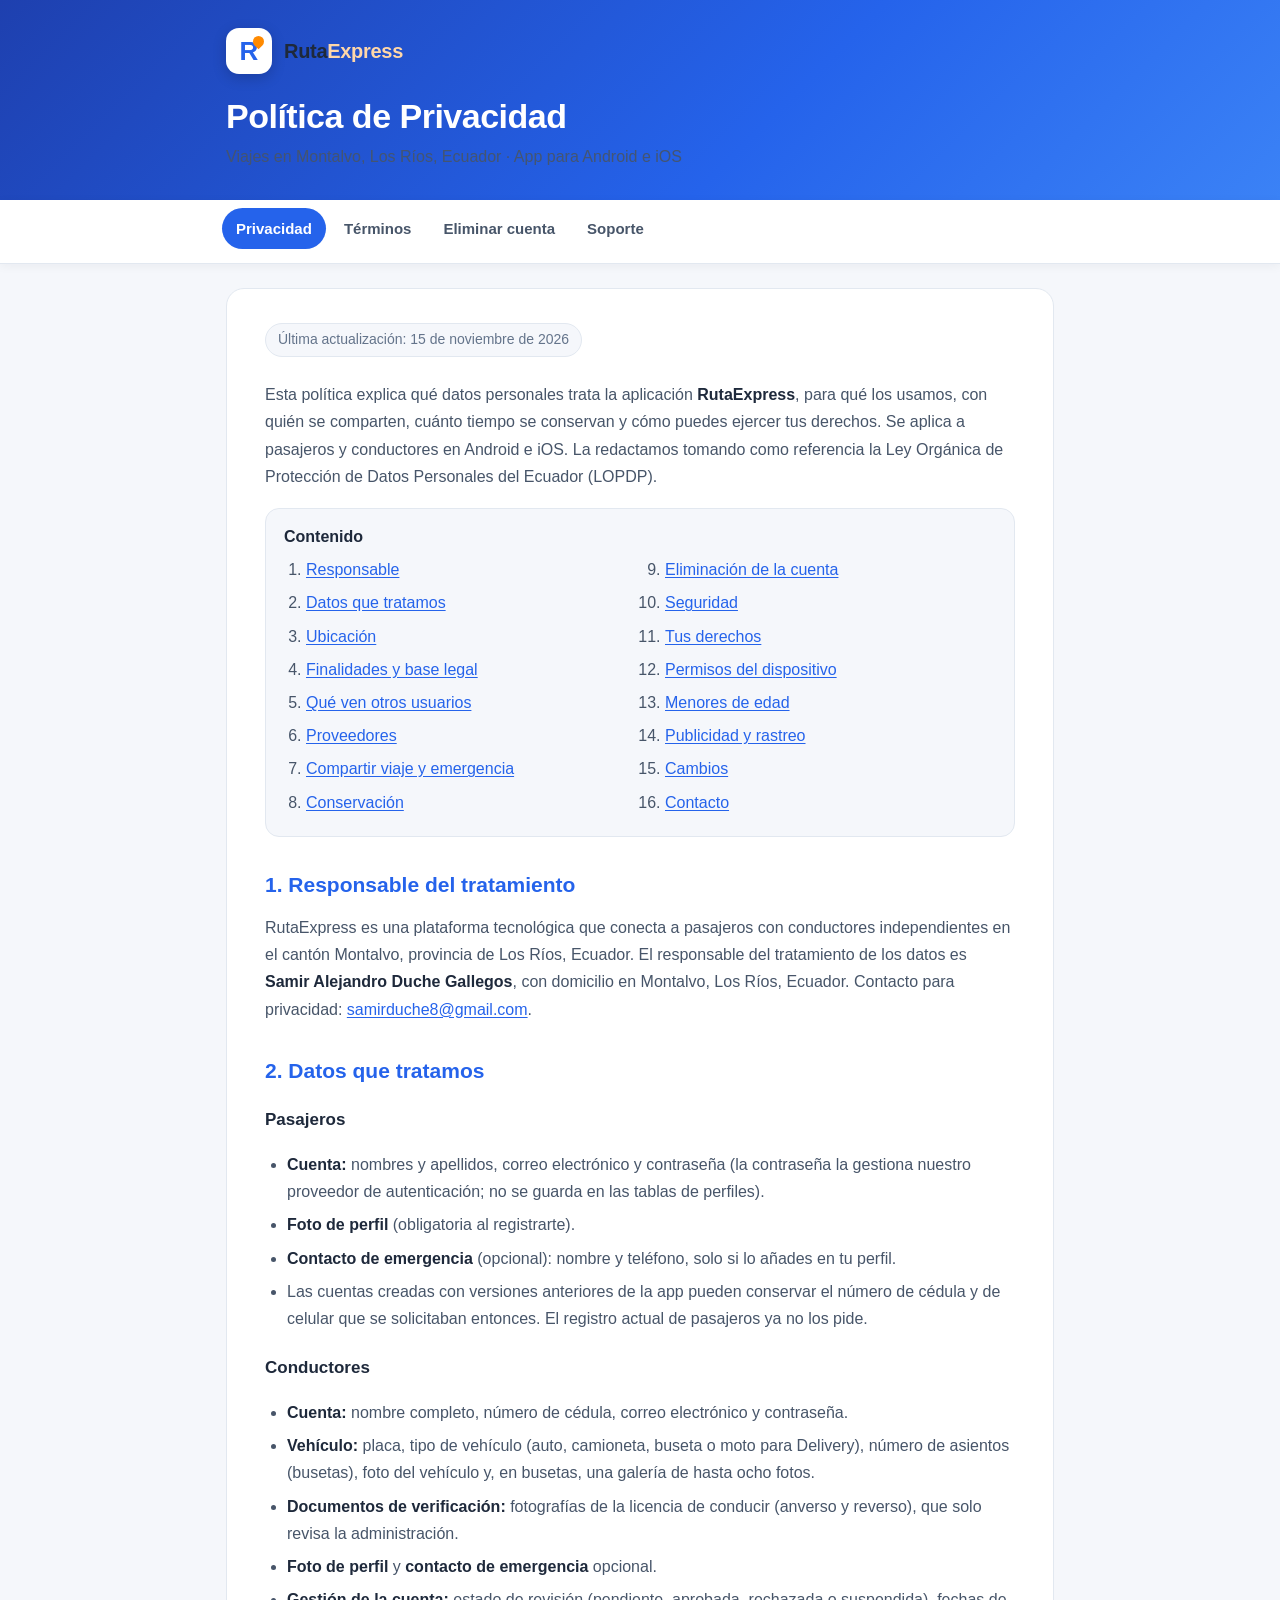
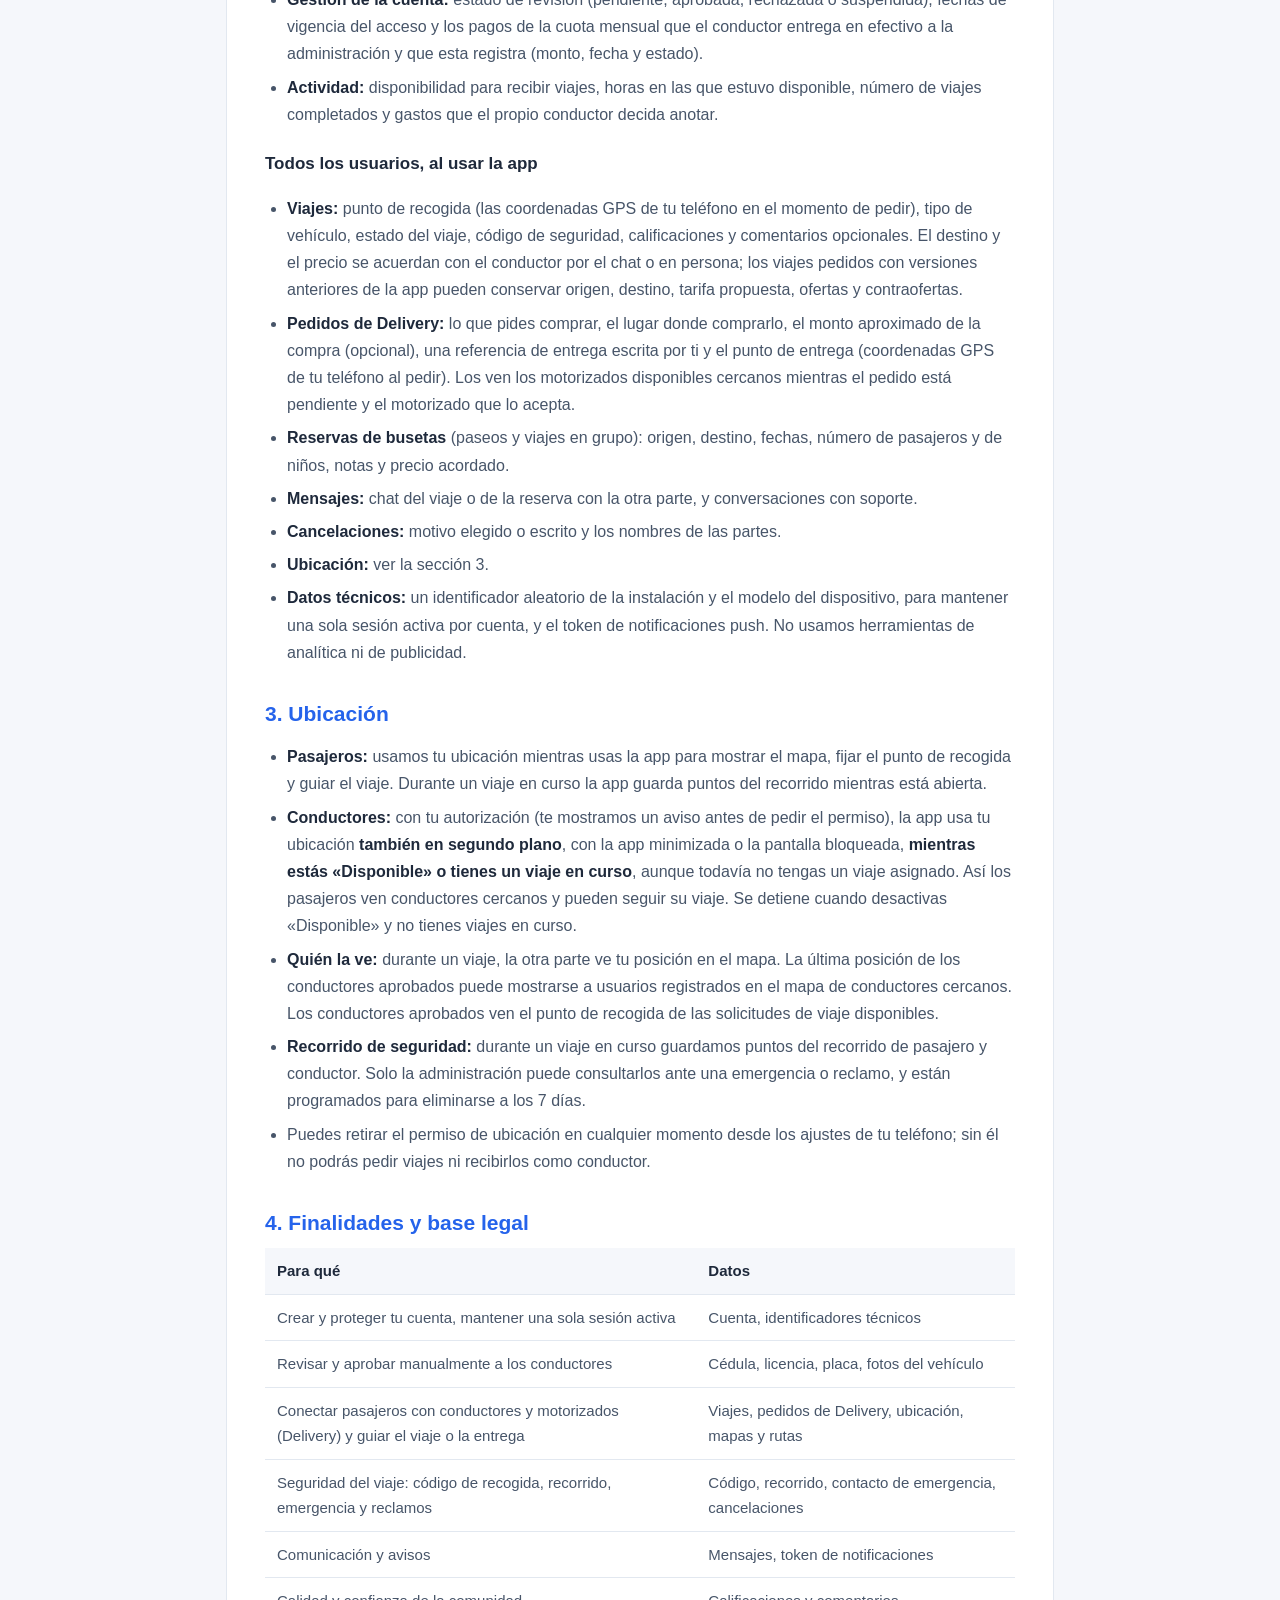
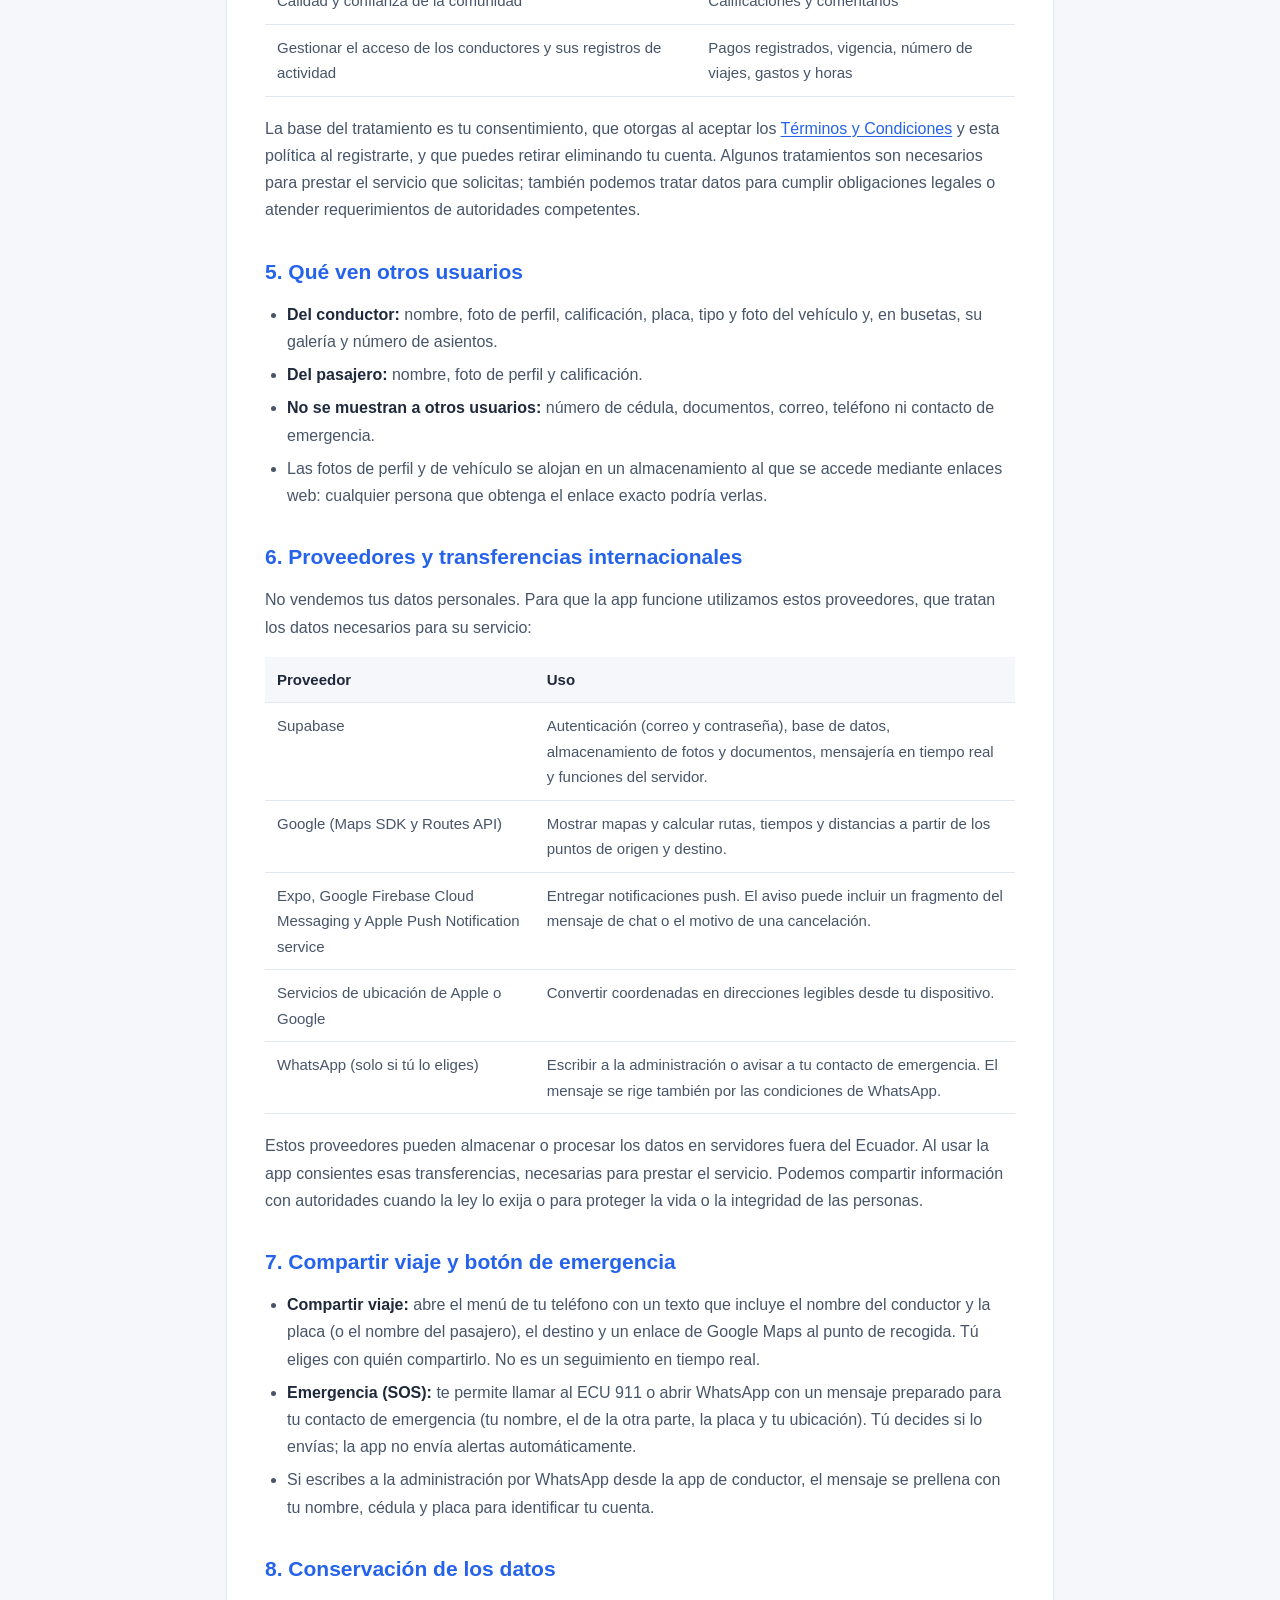
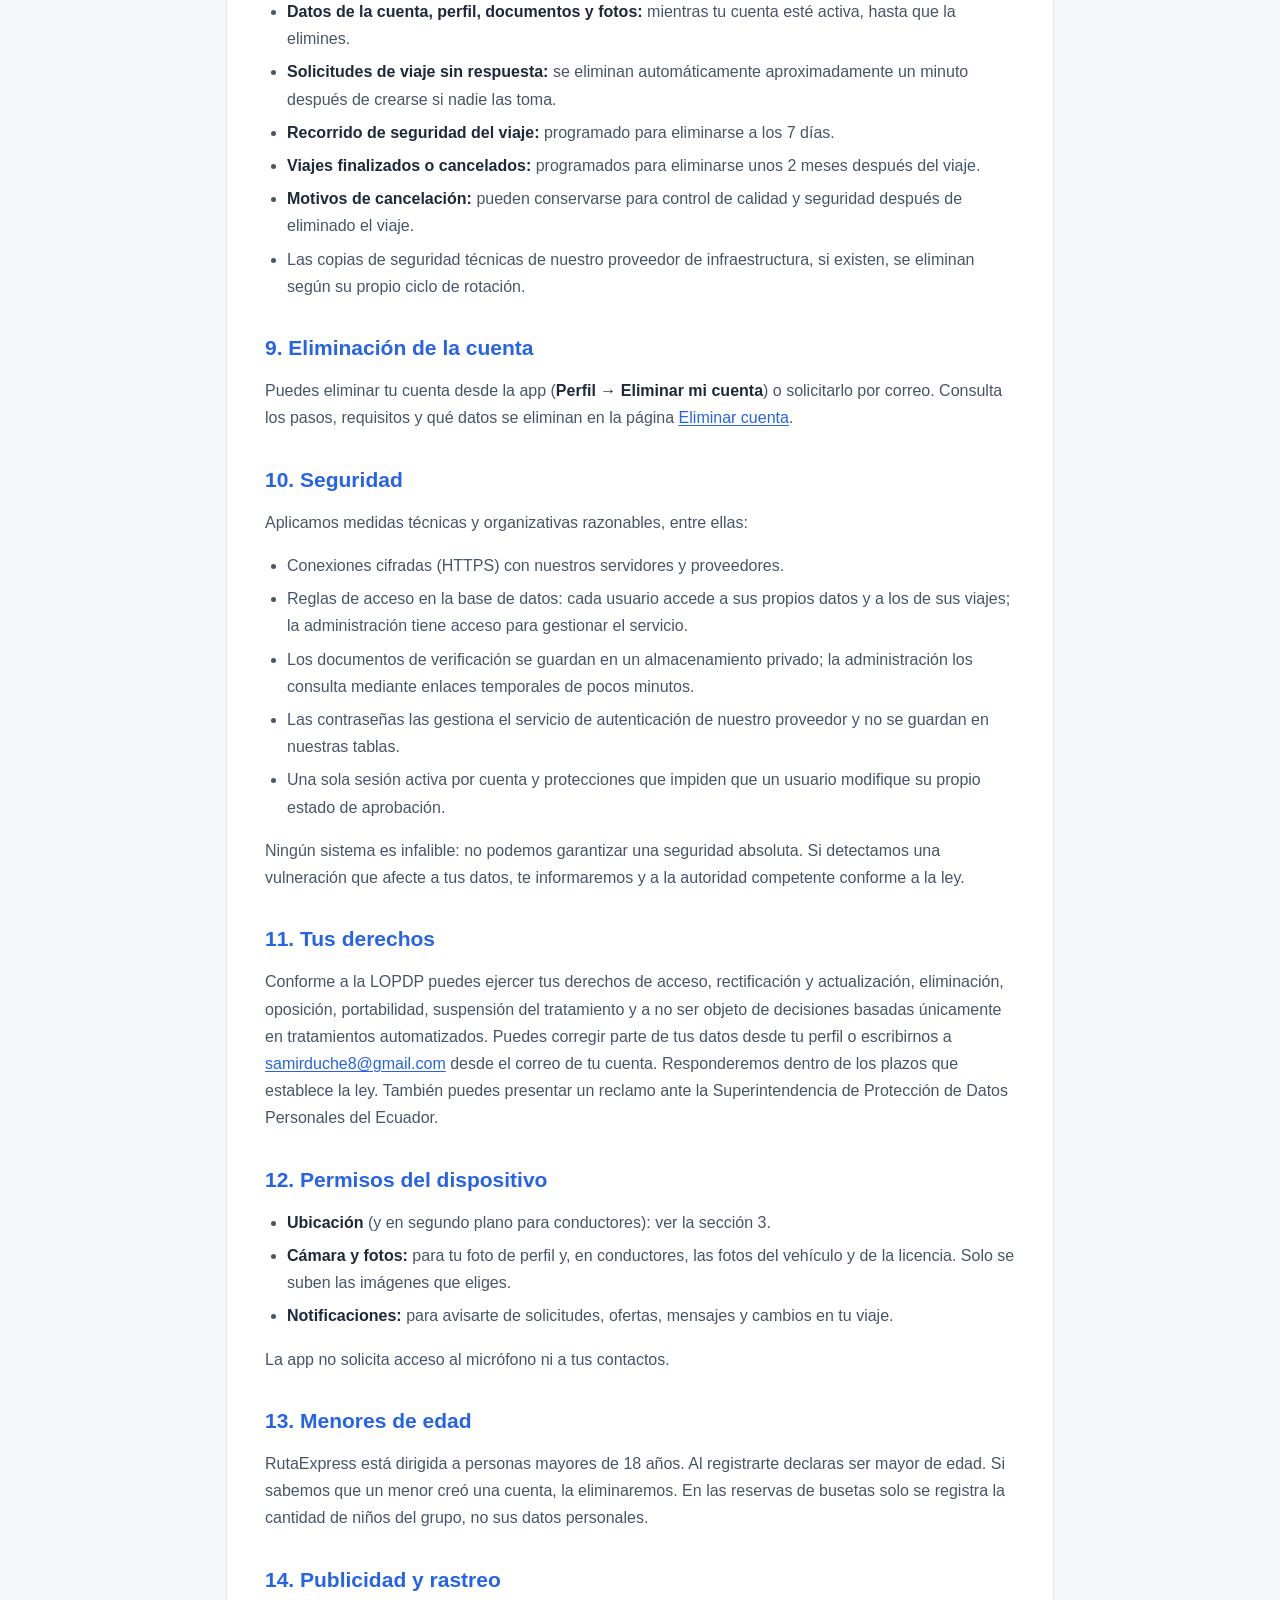
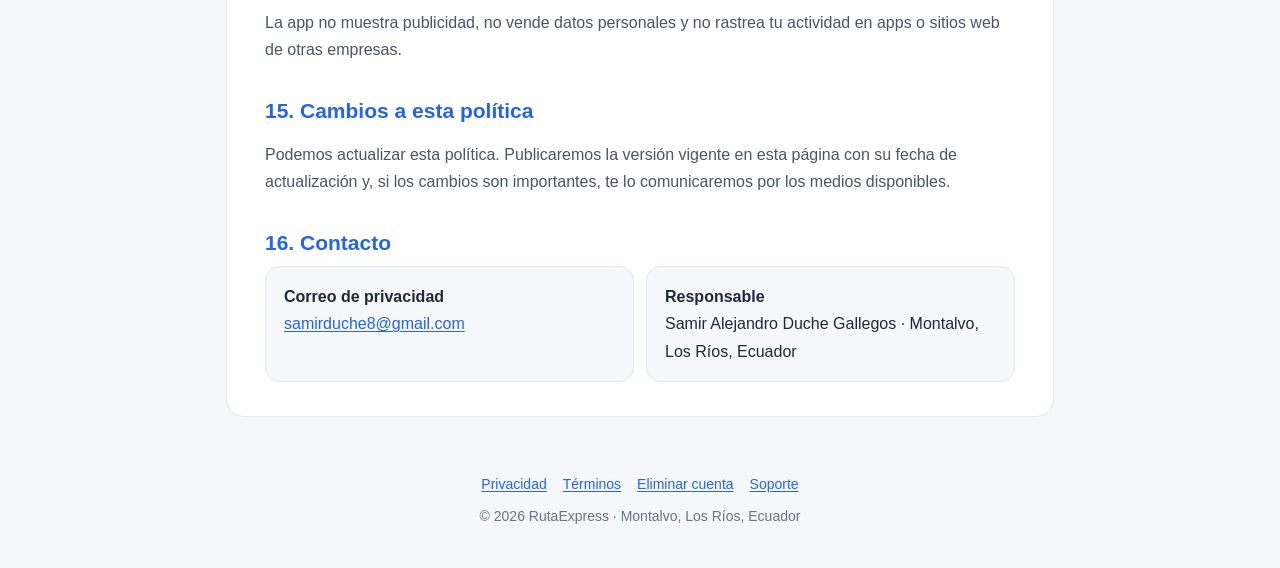
==== commit 73f1bdd1: "Política y términos: Delivery con motos, pedido sin destino ni precio, sin ingresos calculados Co-Au" ====
--- a/index.html
+++ b/index.html
@@ -27,7 +27,7 @@
 
 <main class="envoltura">
 <article class="tarjeta">
-  <span class="fecha">Última actualización: 13 de noviembre de 2026</span>
+  <span class="fecha">Última actualización: 15 de noviembre de 2026</span>
   <p>Esta política explica qué datos personales trata la aplicación <strong>RutaExpress</strong>, para qué los usamos, con quién se comparten, cuánto tiempo se conservan y cómo puedes ejercer tus derechos. Se aplica a pasajeros y conductores en Android e iOS. La redactamos tomando como referencia la Ley Orgánica de Protección de Datos Personales del Ecuador (LOPDP).</p>
 
   <div class="indice">
@@ -66,15 +66,16 @@
   <h3>Conductores</h3>
   <ul>
     <li><strong>Cuenta:</strong> nombre completo, número de cédula, correo electrónico y contraseña.</li>
-    <li><strong>Vehículo:</strong> placa, tipo de vehículo, número de asientos (busetas), foto del vehículo y, en busetas, una galería de hasta ocho fotos.</li>
+    <li><strong>Vehículo:</strong> placa, tipo de vehículo (auto, camioneta, buseta o moto para Delivery), número de asientos (busetas), foto del vehículo y, en busetas, una galería de hasta ocho fotos.</li>
     <li><strong>Documentos de verificación:</strong> fotografías de la licencia de conducir (anverso y reverso), que solo revisa la administración.</li>
     <li><strong>Foto de perfil</strong> y <strong>contacto de emergencia</strong> opcional.</li>
     <li><strong>Gestión de la cuenta:</strong> estado de revisión (pendiente, aprobada, rechazada o suspendida), fechas de vigencia del acceso y los pagos de la cuota mensual que el conductor entrega en efectivo a la administración y que esta registra (monto, fecha y estado).</li>
-    <li><strong>Actividad:</strong> disponibilidad para recibir viajes, horas en las que estuvo disponible, ingresos calculados a partir de las tarifas de sus viajes completados y gastos que el propio conductor decida anotar.</li>
+    <li><strong>Actividad:</strong> disponibilidad para recibir viajes, horas en las que estuvo disponible, número de viajes completados y gastos que el propio conductor decida anotar.</li>
   </ul>
   <h3>Todos los usuarios, al usar la app</h3>
   <ul>
-    <li><strong>Viajes:</strong> origen y destino (dirección y coordenadas), tipo de vehículo, tarifa propuesta, ofertas y contraofertas, estado del viaje, código de seguridad de recogida, calificaciones y comentarios opcionales.</li>
+    <li><strong>Viajes:</strong> punto de recogida (las coordenadas GPS de tu teléfono en el momento de pedir), tipo de vehículo, estado del viaje, código de seguridad, calificaciones y comentarios opcionales. El destino y el precio se acuerdan con el conductor por el chat o en persona; los viajes pedidos con versiones anteriores de la app pueden conservar origen, destino, tarifa propuesta, ofertas y contraofertas.</li>
+    <li><strong>Pedidos de Delivery:</strong> lo que pides comprar, el lugar donde comprarlo, el monto aproximado de la compra (opcional), una referencia de entrega escrita por ti y el punto de entrega (coordenadas GPS de tu teléfono al pedir). Los ven los motorizados disponibles cercanos mientras el pedido está pendiente y el motorizado que lo acepta.</li>
     <li><strong>Reservas de busetas</strong> (paseos y viajes en grupo): origen, destino, fechas, número de pasajeros y de niños, notas y precio acordado.</li>
     <li><strong>Mensajes:</strong> chat del viaje o de la reserva con la otra parte, y conversaciones con soporte.</li>
     <li><strong>Cancelaciones:</strong> motivo elegido o escrito y los nombres de las partes.</li>
@@ -97,11 +98,11 @@
     <tbody>
       <tr><td data-t="Para qué">Crear y proteger tu cuenta, mantener una sola sesión activa</td><td data-t="Datos">Cuenta, identificadores técnicos</td></tr>
       <tr><td data-t="Para qué">Revisar y aprobar manualmente a los conductores</td><td data-t="Datos">Cédula, licencia, placa, fotos del vehículo</td></tr>
-      <tr><td data-t="Para qué">Conectar pasajeros y conductores, negociar la tarifa y guiar el viaje</td><td data-t="Datos">Viajes, ofertas, ubicación, mapas y rutas</td></tr>
+      <tr><td data-t="Para qué">Conectar pasajeros con conductores y motorizados (Delivery) y guiar el viaje o la entrega</td><td data-t="Datos">Viajes, pedidos de Delivery, ubicación, mapas y rutas</td></tr>
       <tr><td data-t="Para qué">Seguridad del viaje: código de recogida, recorrido, emergencia y reclamos</td><td data-t="Datos">Código, recorrido, contacto de emergencia, cancelaciones</td></tr>
       <tr><td data-t="Para qué">Comunicación y avisos</td><td data-t="Datos">Mensajes, token de notificaciones</td></tr>
       <tr><td data-t="Para qué">Calidad y confianza de la comunidad</td><td data-t="Datos">Calificaciones y comentarios</td></tr>
-      <tr><td data-t="Para qué">Gestionar el acceso de los conductores y sus registros de actividad</td><td data-t="Datos">Pagos registrados, vigencia, ingresos, gastos y horas</td></tr>
+      <tr><td data-t="Para qué">Gestionar el acceso de los conductores y sus registros de actividad</td><td data-t="Datos">Pagos registrados, vigencia, número de viajes, gastos y horas</td></tr>
     </tbody>
   </table>
   <p>La base del tratamiento es tu consentimiento, que otorgas al aceptar los <a href="terminos.html">Términos y Condiciones</a> y esta política al registrarte, y que puedes retirar eliminando tu cuenta. Algunos tratamientos son necesarios para prestar el servicio que solicitas; también podemos tratar datos para cumplir obligaciones legales o atender requerimientos de autoridades competentes.</p>
